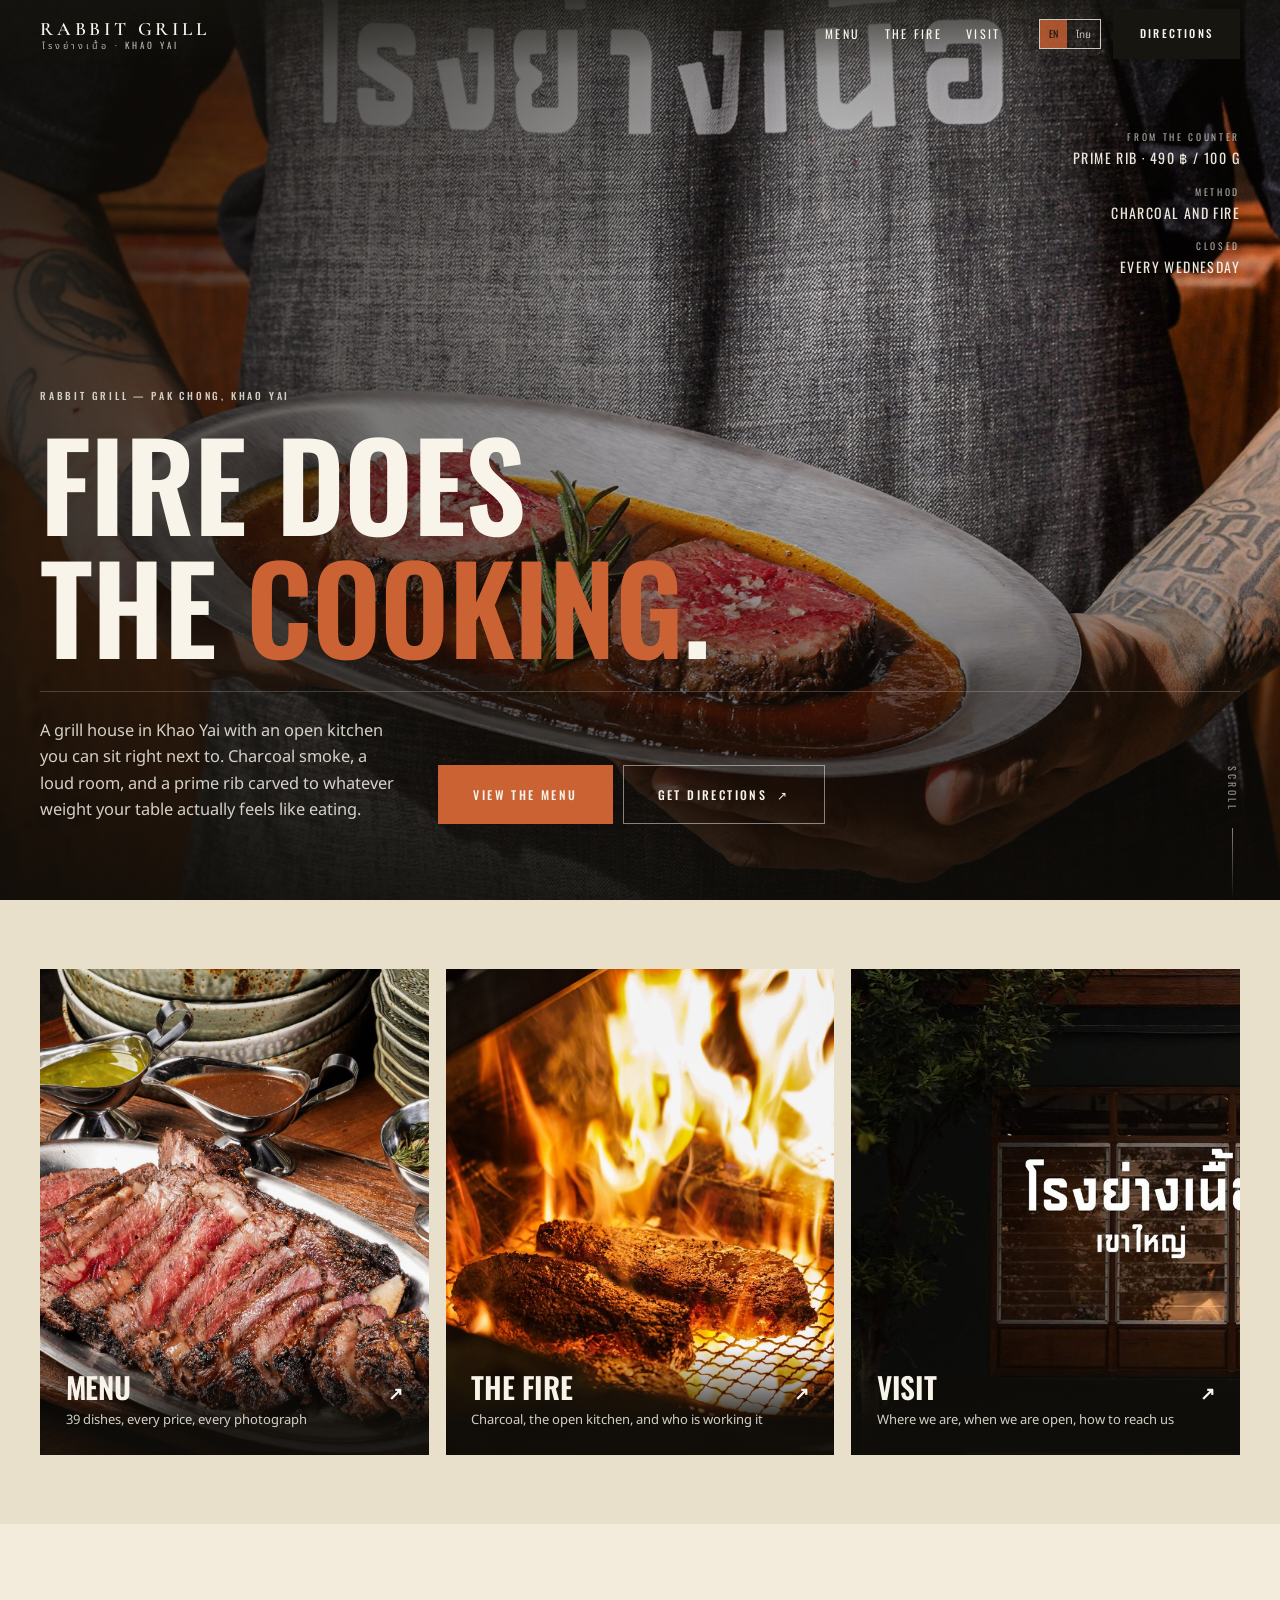
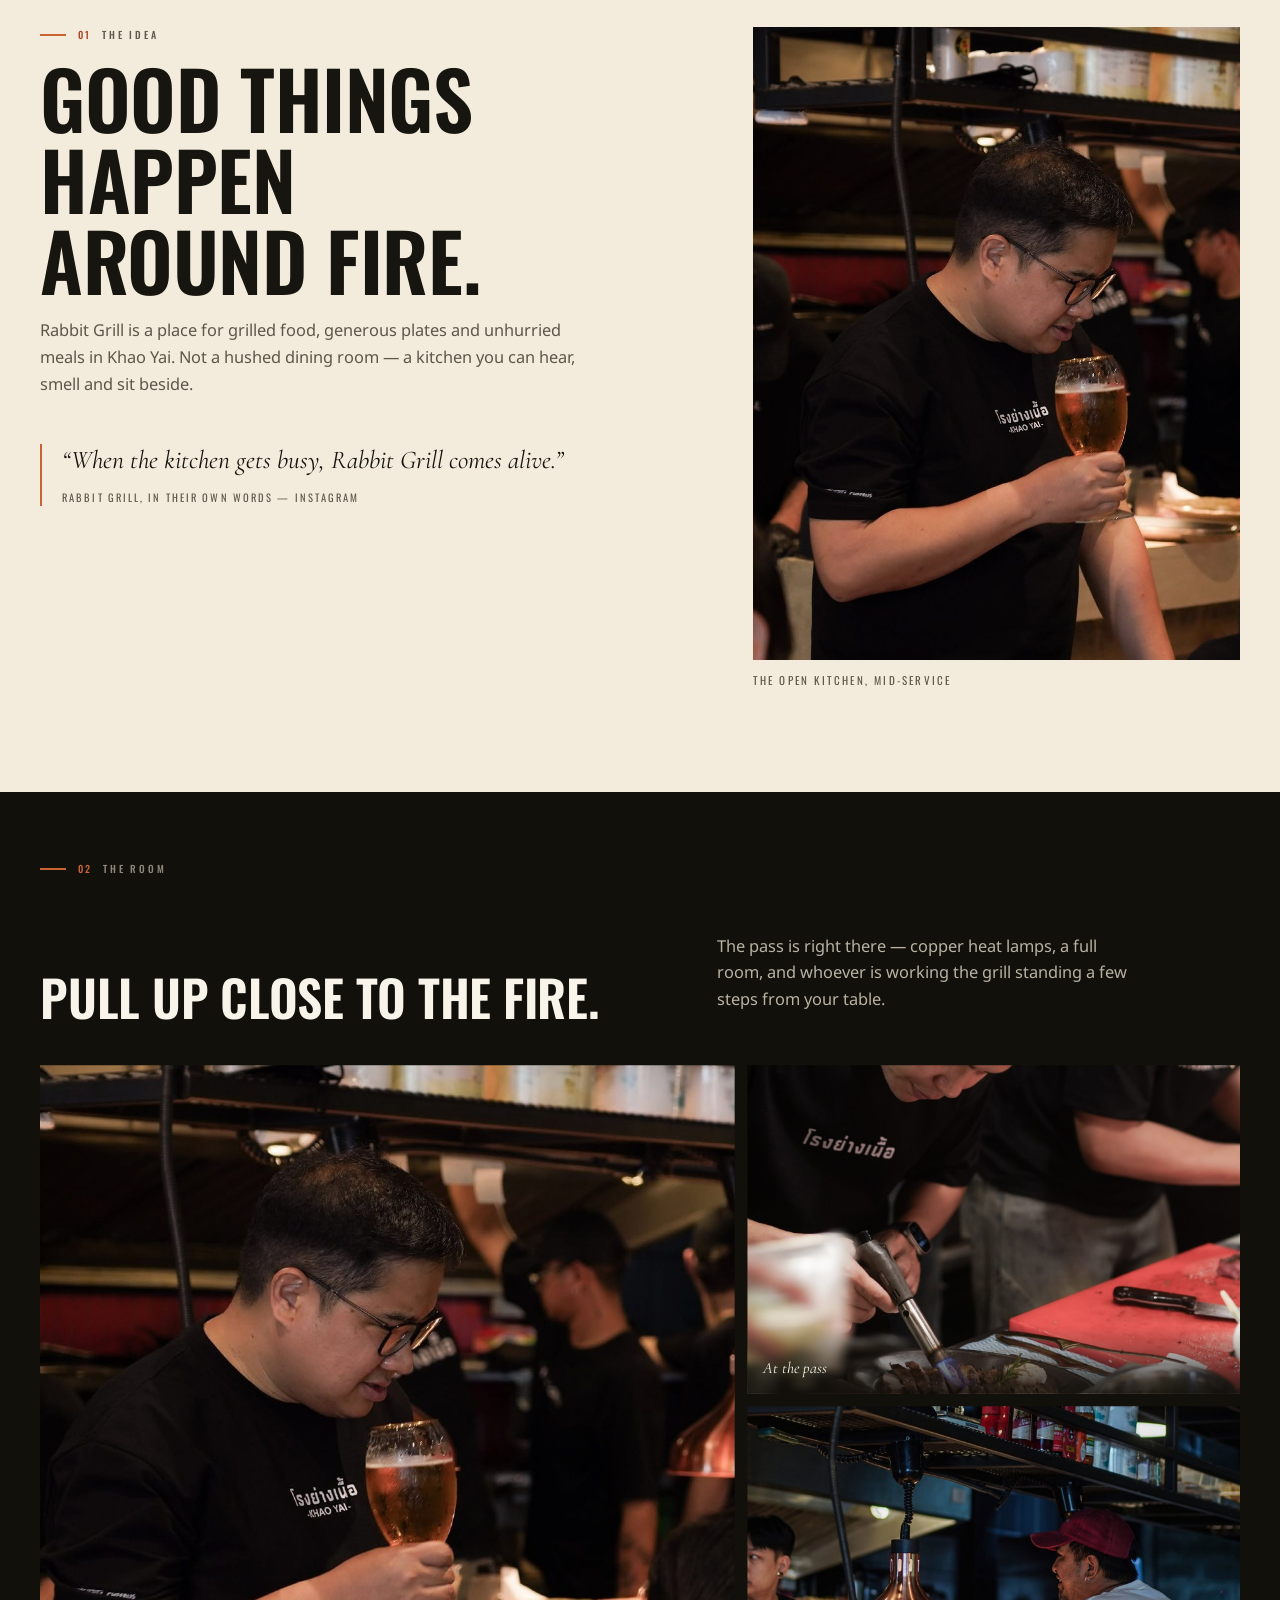
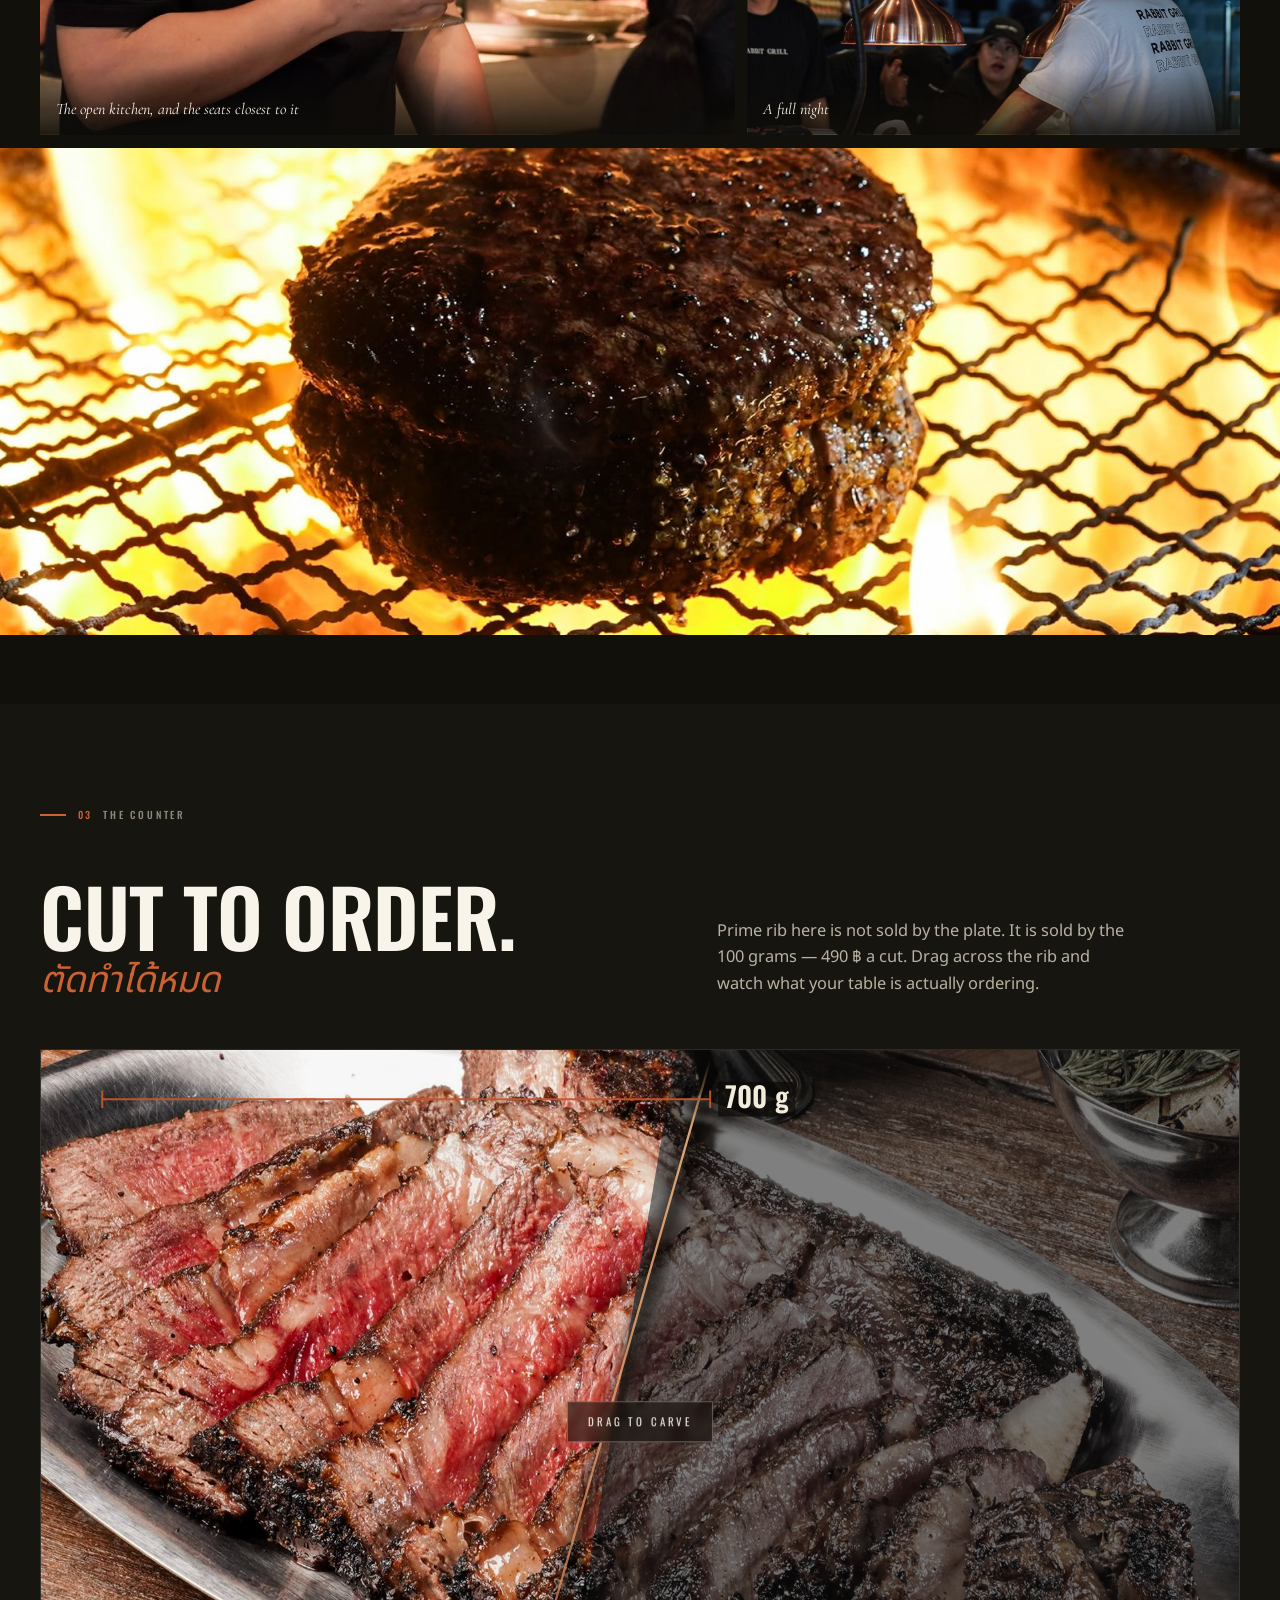
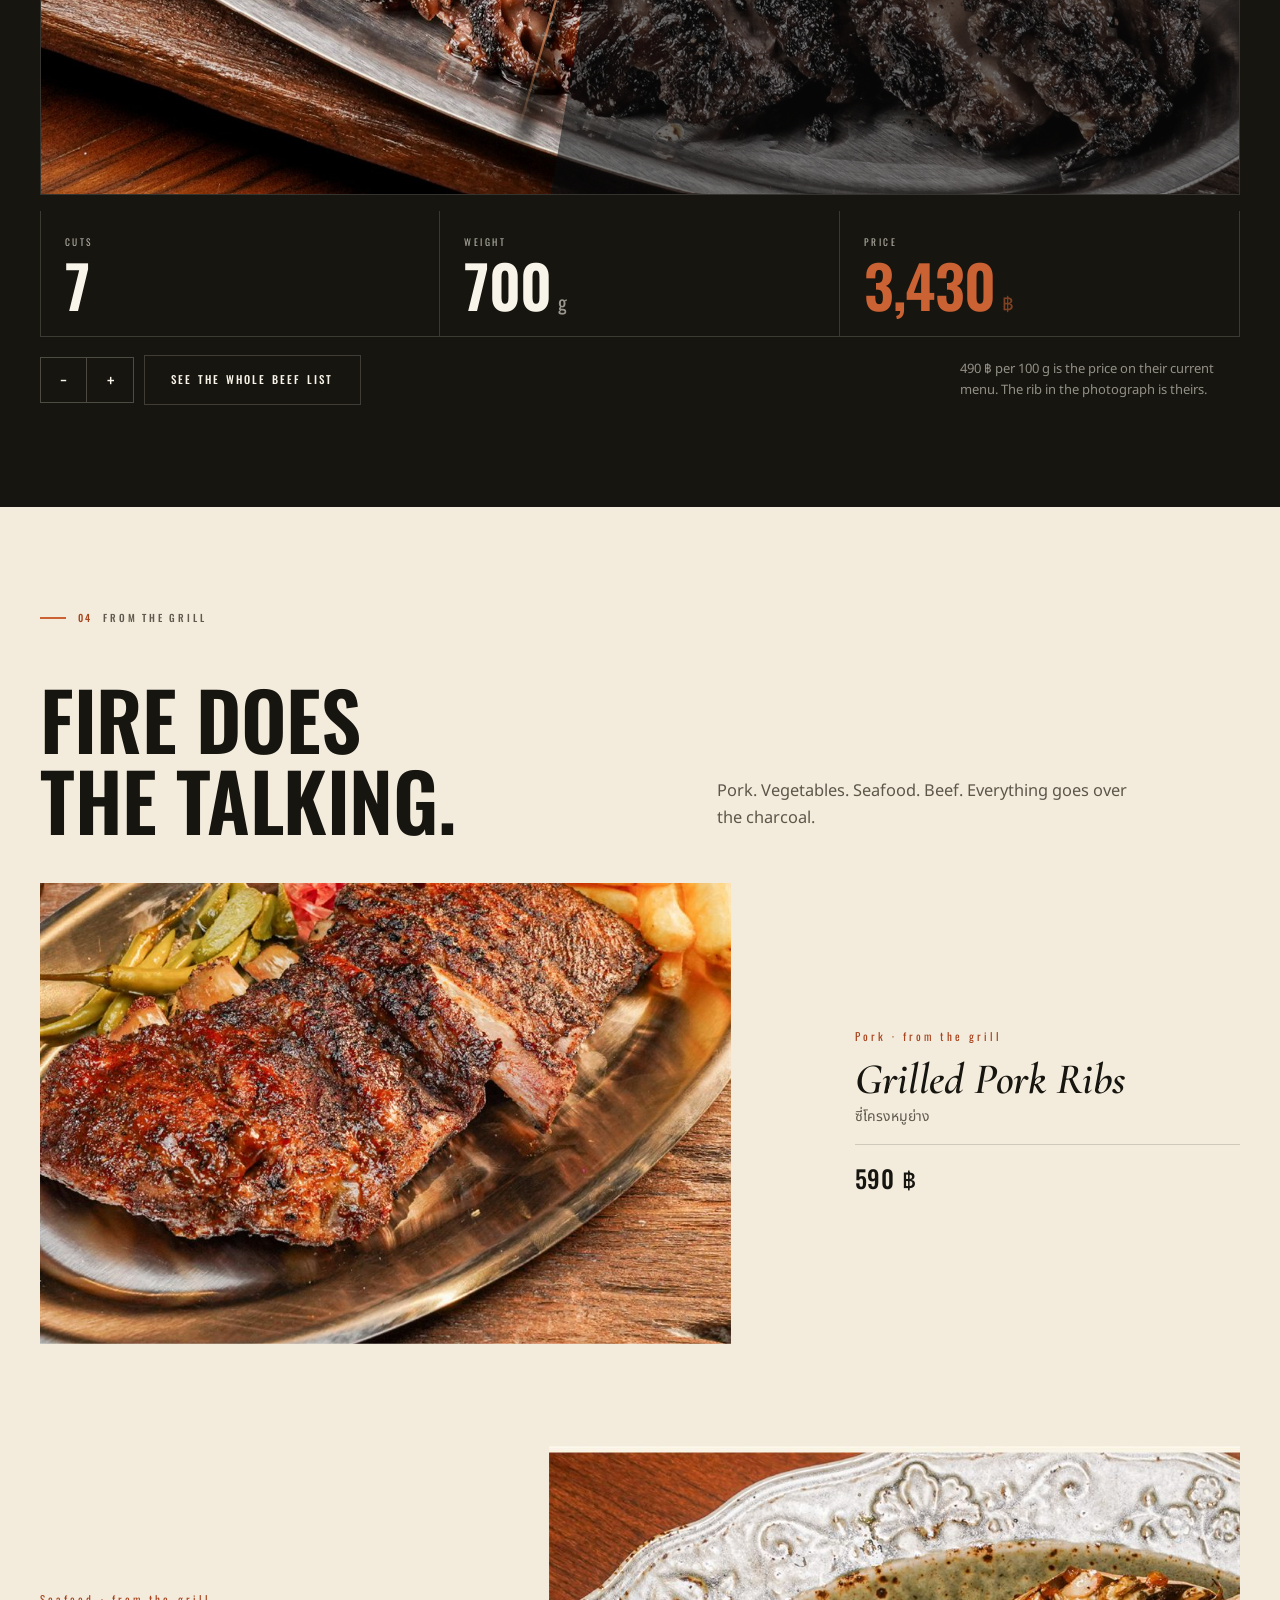
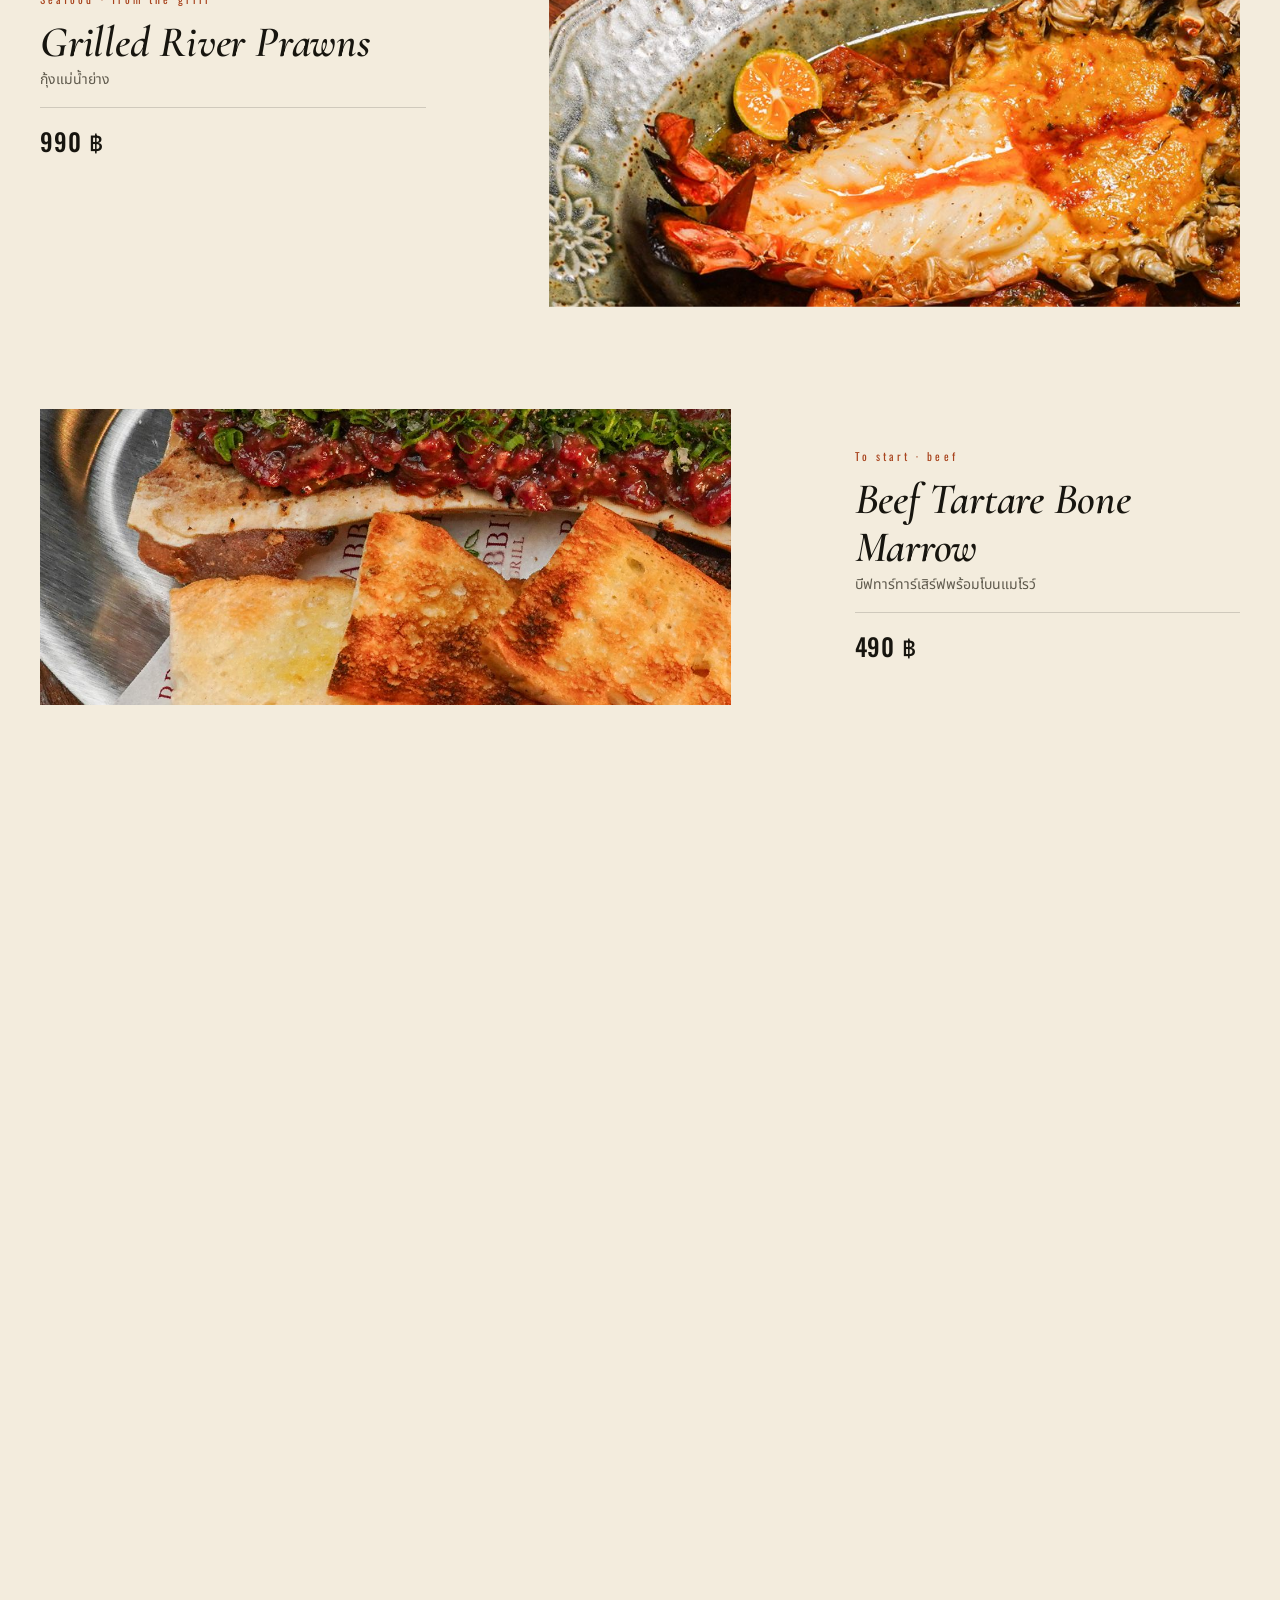
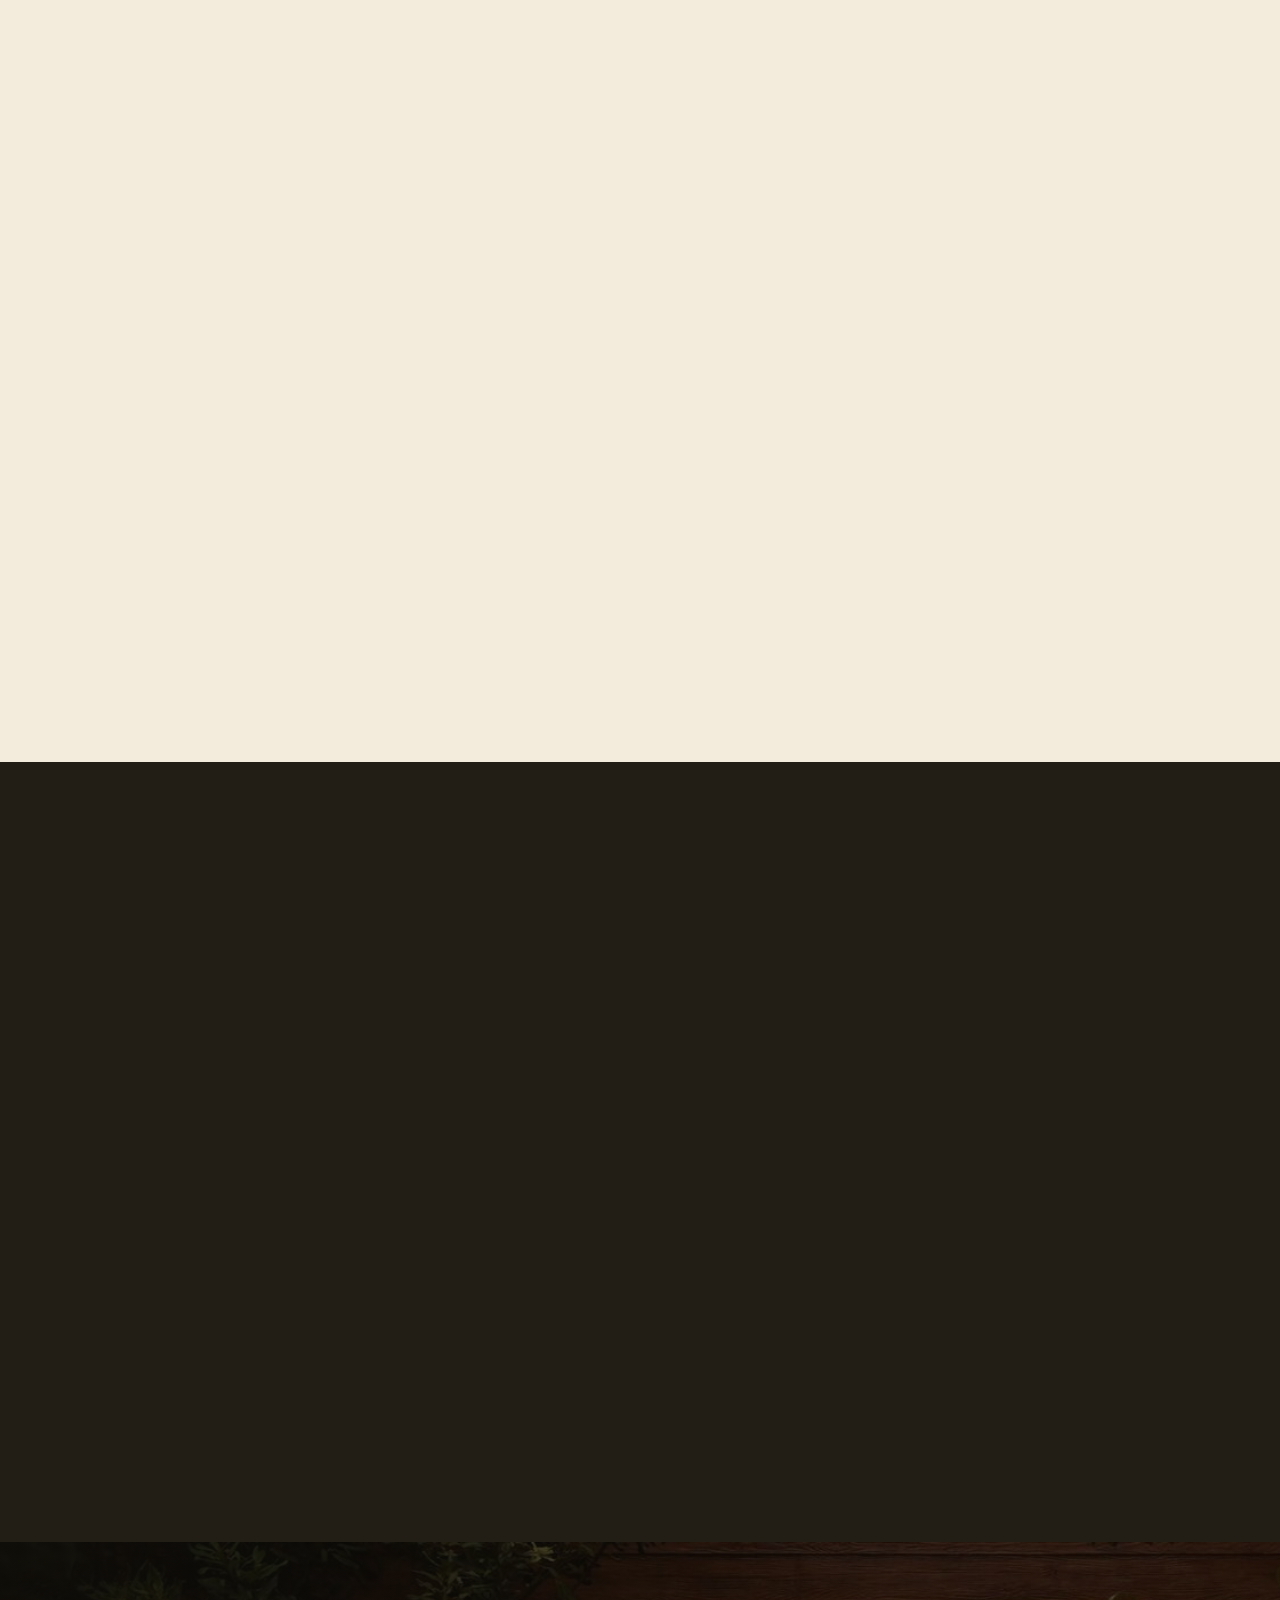
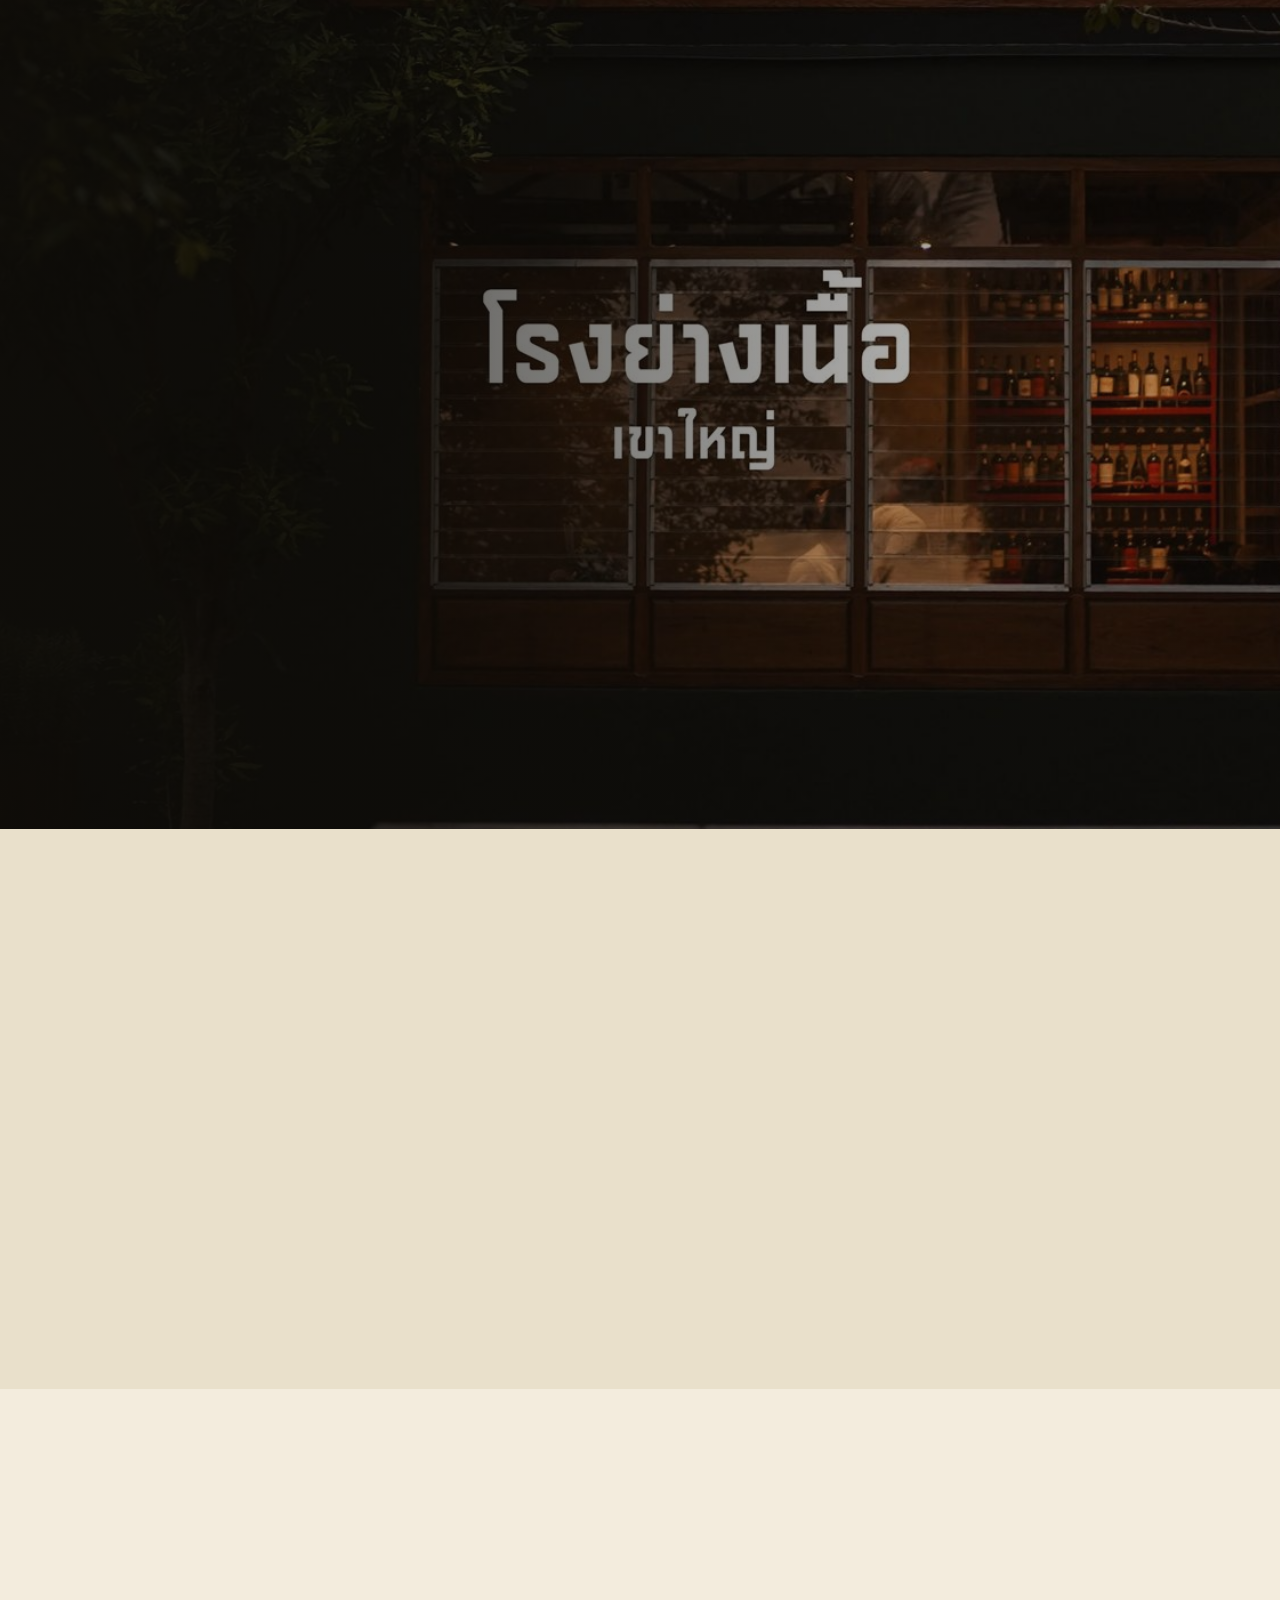
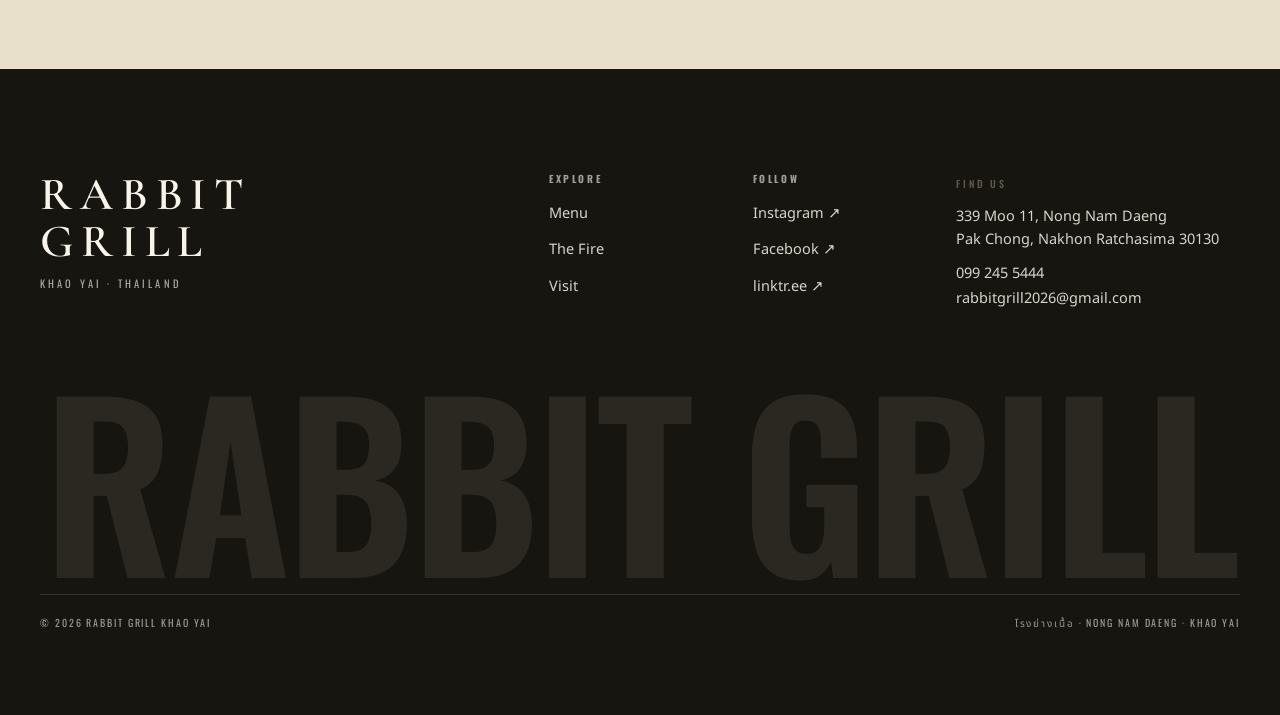
==== index.html @ f985264d "Rabbit Grill Khao Yai website Static bilingual site for the fire-grill restaurant in Nong Nam Daeng," ====
<!DOCTYPE html>
<html lang="en">
<head>
<meta charset="utf-8">
<meta name="viewport" content="width=device-width, initial-scale=1, viewport-fit=cover">
<title>Rabbit Grill Khao Yai — โรงย่างเนื้อ | Fire-grill house, Nong Nam Daeng</title>
<meta name="description" content="Rabbit Grill Khao Yai is a fire-grill house in Nong Nam Daeng, Pak Chong. Charcoal, an open kitchen you can sit next to, prime rib carved by the 100 g, grilled ribs and river prawns. Closed Wednesdays.">
<link rel="canonical" href="https://rabbitgrillkhaoyai.com/">

<meta property="og:type" content="restaurant.restaurant">
<meta property="og:site_name" content="Rabbit Grill Khao Yai">
<meta property="og:title" content="Rabbit Grill Khao Yai — โรงย่างเนื้อ">
<meta property="og:description" content="A fire-grill house in Khao Yai. Sit next to the charcoal. Prime rib carved by the 100 g.">
<meta property="og:image" content="https://rabbitgrillkhaoyai.com/img/hero-plate.jpg">
<meta property="og:locale" content="en_US">
<meta property="og:locale:alternate" content="th_TH">
<meta name="twitter:card" content="summary_large_image">
<meta name="theme-color" content="#17150F">

<link rel="icon" href="img/favicon.svg" type="image/svg+xml">
<link rel="apple-touch-icon" href="img/favicon.svg">

<link rel="preconnect" href="https://fonts.googleapis.com">
<link rel="preconnect" href="https://fonts.gstatic.com" crossorigin>
<link rel="preload" as="image" href="img/hero-plate.jpg" fetchpriority="high">
<link href="https://fonts.googleapis.com/css2?family=Cormorant+Garamond:ital,wght@0,600;1,400;1,600&family=Oswald:wght@400;500;600&family=Noto+Sans+Thai:wght@400;500;700&display=swap" rel="stylesheet">
<link rel="stylesheet" href="css/base.css">
<link rel="stylesheet" href="css/site.css">
</head>

<body class="has-bar">
<a class="skip" href="#main" data-th="ข้ามไปยังเนื้อหา">Skip to content</a>

<!-- ============ NAV ============ -->
<header class="nav">
  <div class="nav__in">
    <a class="nav__mark" href="index.html" aria-label="Rabbit Grill Khao Yai, home">
      <b>Rabbit Grill</b><i data-th="โรงย่างเนื้อ · เขาใหญ่">โรงย่างเนื้อ · Khao Yai</i>
    </a>
    <nav class="nav__links" aria-label="Main">
      <a href="menu.html" data-th="เมนู">Menu</a>
      <a href="fire.html" data-th="เตาไฟ">The Fire</a>
      <a href="visit.html" data-th="มาหาเรา">Visit</a>
    </nav>
    <div class="nav__right">
      <div class="lang" role="group" aria-label="Language">
        <button type="button" data-lang-btn="en" aria-pressed="true"><span>EN</span></button>
        <button type="button" data-lang-btn="th" aria-pressed="false"><span>ไทย</span></button>
      </div>
      <a class="btn nav__cta" href="visit.html#directions" data-th="เส้นทาง">Directions</a>
      <button class="burger" type="button" aria-expanded="false" aria-controls="sheet" aria-label="Open menu"><span></span></button>
    </div>
  </div>
</header>

<!-- ============ MOBILE SHEET ============ -->
<div class="sheet" id="sheet" aria-hidden="true">
  <div class="sheet__top"><button class="sheet__x" type="button" aria-label="Close menu">&times;</button></div>
  <nav class="sheet__nav" aria-label="Mobile">
    <a href="menu.html"><span data-th="เมนู">Menu</span><em>01</em></a>
    <a href="fire.html"><span data-th="เตาไฟ">The Fire</span><em>02</em></a>
    <a href="visit.html"><span data-th="มาหาเรา">Visit</span><em>03</em></a>
    <a href="visit.html#directions"><span data-th="เส้นทาง">Directions</span><em>↗</em></a>
  </nav>
  <div class="sheet__foot">
    <div class="sheet__soc">
      <a href="https://www.instagram.com/rabbitgrill.khaoyai/" target="_blank" rel="noopener">Instagram ↗</a>
      <a href="https://www.facebook.com/p/Rabbit-Grill-Khao-Yai-61572023661554/" target="_blank" rel="noopener">Facebook ↗</a>
    </div>
    <a class="tlink" href="tel:+66992455444">099 245 5444</a>
  </div>
</div>

<main id="main">

<!-- ============ HERO ============ -->
<section class="hero">
  <div class="hero__media">
    <img src="img/hero-plate.jpg" width="1800" height="1572" fetchpriority="high"
         alt="A Rabbit Grill cook in a โรงย่างเนื้อ apron carrying a steel platter of grilled beef in sauce.">
  </div>
  <div class="hero__bars" aria-hidden="true"><i></i><i></i><i></i><i></i><i></i><i></i><i></i><i></i></div>

  <div class="hero__meta">
    <dl>
      <div><dt data-th="จากเคาน์เตอร์">From the counter</dt><dd data-th="ไพร์มริบ · 490 ฿ / 100 กรัม">Prime Rib · 490 ฿ / 100 g</dd></div>
      <div><dt data-th="วิธีปรุง">Method</dt><dd data-th="ถ่านและไฟ">Charcoal and fire</dd></div>
      <div><dt data-th="ปิด">Closed</dt><dd data-th="ทุกวันพุธ">Every Wednesday</dd></div>
    </dl>
  </div>

  <div class="hero__in">
    <p class="tag hero__tag"><span data-th="โรงย่างเนื้อ · ปากช่อง เขาใหญ่">Rabbit Grill — Pak Chong, Khao Yai</span></p>
    <h1 class="dsp dsp--xl lines" data-th="<span><span>ให้<span class='fire'>ไฟ</span></span></span><span><span>เป็นคนปรุง</span></span>">
      <span><span>Fire does</span></span>
      <span><span>the <span class="fire">cooking</span>.</span></span>
    </h1>
    <div class="hero__row">
      <p class="lede hero__lede" data-th="โรงย่างเนื้อกลางเขาใหญ่ ครัวเปิดโล่ง นั่งชิดได้เลย กลิ่นถ่าน เสียงคุยเต็มร้าน ส่วนไพร์มริบ อยากกินเท่าไหร่ หั่นให้เท่านั้น">
        A grill house in Khao Yai with an open kitchen you can sit right next to. Charcoal smoke, a loud room, and a prime rib carved to whatever weight your table actually feels like eating.
      </p>
      <div class="hero__acts">
        <a class="btn btn--ember btn--lg" href="menu.html" data-th="ดูเมนู">View the menu</a>
        <a class="btn btn--ghost btn--lg" href="visit.html#directions"><span data-th="เส้นทางไปร้าน">Get directions</span> <span class="arw" aria-hidden="true">↗</span></a>
      </div>
    </div>
  </div>
  <p class="scrollcue" aria-hidden="true" data-th="เลื่อนลง">Scroll</p>
</section>

<!-- ============ WAYFINDING — three doors, before anything else ============ -->
<section class="band pad-s" style="--bg:var(--paper-2)">
  <div class="wrap">
    <div class="ways" data-stagger="80">
      <a class="way" href="menu.html" data-reveal data-cursor="Open">
        <div class="media"><img src="img/primerib-full.jpg" width="1000" height="1071" loading="lazy" alt="Sliced prime rib on a steel platter with jus."></div>
        <div class="way__body">
          <p class="way__t"><span data-th="เมนู">Menu</span> <span class="arw" aria-hidden="true">↗</span></p>
          <p class="way__d" data-th="39 จาน ราคาครบ รูปครบ">39 dishes, every price, every photograph</p>
        </div>
      </a>
      <a class="way" href="fire.html" data-reveal data-cursor="Open">
        <div class="media"><img src="img/fire-hearth.jpg" width="1400" height="1579" loading="lazy" alt="Beef on the grate over open flames."></div>
        <div class="way__body">
          <p class="way__t"><span data-th="เตาไฟ">The Fire</span> <span class="arw" aria-hidden="true">↗</span></p>
          <p class="way__d" data-th="ถ่าน ครัวเปิด คนที่ยืนอยู่หน้าเตา">Charcoal, the open kitchen, and who is working it</p>
        </div>
      </a>
      <a class="way" href="visit.html" data-reveal data-cursor="Open">
        <div class="media"><img src="img/venue-exterior.jpg" width="2000" height="777" loading="lazy" alt="Rabbit Grill at night, the sign lit in a warm window."></div>
        <div class="way__body">
          <p class="way__t"><span data-th="มาหาเรา">Visit</span> <span class="arw" aria-hidden="true">↗</span></p>
          <p class="way__d" data-th="เราอยู่ตรงไหน เปิดกี่โมง ติดต่อยังไง">Where we are, when we are open, how to reach us</p>
        </div>
      </a>
    </div>
  </div>
</section>

<!-- ============ 01 THE IDEA ============ -->
<section class="band pad idea">
  <div class="wrap">
    <div class="g12 idea__grid">
      <div class="idea__l" data-stagger="100">
        <header class="shead" data-reveal>
          <p class="shead__eyebrow"><span class="shead__no">01</span> <span data-th="แนวคิด">The idea</span></p>
          <h2 class="dsp dsp--l lines" data-th="<span><span>เรื่องดี ๆ</span></span><span><span>มักเริ่มต้น</span></span><span><span>รอบกองไฟ</span></span>">
            <span><span>Good things</span></span>
            <span><span>happen</span></span>
            <span><span>around fire.</span></span>
          </h2>
          <p class="shead__lede lede lede--wide" data-th="Rabbit Grill เป็นร้านอาหารย่างกลางเขาใหญ่ จานใหญ่ แบ่งกันกิน มื้อที่ไม่ต้องรีบ ที่นี่ไม่ใช่ห้องอาหารเงียบ ๆ แต่เป็นครัวที่ได้ยินเสียง ได้กลิ่น และนั่งอยู่ข้าง ๆ ได้">
            Rabbit Grill is a place for grilled food, generous plates and unhurried meals in Khao Yai. Not a hushed dining room — a kitchen you can hear, smell and sit beside.
          </p>
        </header>
        <blockquote class="idea__quote" data-reveal>
          <p class="serif-quote" style="font-size:clamp(19px,2vw,30px)" data-th="“พอครัวเริ่มยุ่ง Rabbit Grill ก็มีชีวิตขึ้นมา”">
            &ldquo;When the kitchen gets busy, Rabbit Grill comes alive.&rdquo;
          </p>
          <cite data-th="คำของร้านเอง · Instagram">Rabbit Grill, in their own words — Instagram</cite>
        </blockquote>
      </div>

      <figure class="idea__r" data-reveal="mask" style="margin:0">
        <div class="media media--live" style="aspect-ratio:4 / 5.2">
          <img src="img/venue-host.jpg" width="1000" height="1246" loading="lazy" alt="A host in a โรงย่างเนื้อ Khao Yai T-shirt carrying a glass of beer past the open kitchen.">
        </div>
        <figcaption data-th="ครัวเปิด ตอนกำลังยุ่ง">The open kitchen, mid-service</figcaption>
      </figure>
    </div>
  </div>
</section>

<!-- ============ 02 THE ROOM ============ -->
<section class="band pad-s on-fire" style="--bg:#12100B">
  <div class="wrap">
    <header class="shead shead--split" data-reveal>
      <p class="shead__eyebrow"><span class="shead__no">02</span> <span data-th="ห้องอาหาร">The room</span></p>
      <h2 class="dsp dsp--m" data-th="ขยับเข้ามาใกล้ไฟ">Pull up close to the fire.</h2>
      <p class="shead__lede lede" data-th="ครัวอยู่ตรงหน้า โคมทองแดงให้ความร้อน โต๊ะเต็มทั้งร้าน คนคุมเตายืนห่างจากโต๊ะคุณไม่กี่ก้าว">
        The pass is right there — copper heat lamps, a full room, and whoever is working the grill standing a few steps from your table.
      </p>
    </header>

    <div class="mosaic" data-stagger="90">
      <figure class="mosaic__a" data-reveal="mask">
        <div class="media media--live">
          <img src="img/venue-counter.jpg" width="1600" height="1062" loading="lazy" alt="Guests seated at the counter at Rabbit Grill with the open kitchen and copper heat lamps behind them.">
        </div>
        <figcaption data-th="ครัวเปิด กับโต๊ะที่นั่งชิดที่สุด">The open kitchen, and the seats closest to it</figcaption>
      </figure>
      <figure class="mosaic__b" data-reveal="mask">
        <div class="media media--live">
          <img src="img/venue-chef.jpg" width="1600" height="991" loading="lazy" alt="A cook in a โรงย่างเนื้อ shirt finishing a dish at the pass with a torch.">
        </div>
        <figcaption data-th="ที่หน้าเตา">At the pass</figcaption>
      </figure>
      <figure class="mosaic__c" data-reveal="mask">
        <div class="media media--live">
          <img src="img/venue-pass.jpg" width="1600" height="1094" loading="lazy" alt="Rabbit Grill staff working under copper heat lamps with guests around the counter.">
        </div>
        <figcaption data-th="คืนที่ร้านแน่น">A full night</figcaption>
      </figure>
    </div>

    <figure class="bleed" data-reveal="mask" style="margin-top:clamp(8px,1vw,16px)">
      <div class="media media--live">
        <img src="img/fire-steak.jpg" width="1600" height="1506" loading="lazy" alt="A thick steak searing on the grate with flames rising through the bars.">
      </div>
    </figure>
  </div>
</section>

<!-- ============ 03 THE CARVING BOARD — signature ============ -->
<section class="carve pad on-fire" id="carve">
  <div class="wrap">
    <header class="shead shead--split" data-reveal>
      <p class="shead__eyebrow"><span class="shead__no">03</span> <span data-th="เคาน์เตอร์">The counter</span></p>
      <h2 class="dsp dsp--l" data-th="หั่นตามสั่ง<span class='hand'>ตัดทำได้หมด</span>">
        Cut to order.
        <span class="hand">ตัดทำได้หมด</span>
      </h2>
      <p class="shead__lede lede" data-th="ไพร์มริบที่นี่ไม่ขายเป็นจาน แต่คิดราคาตามน้ำหนัก 100 กรัม 490 บาท ลากมีดไปบนชิ้นเนื้อ แล้วดูว่าโต๊ะคุณสั่งไปเท่าไหร่">
        Prime rib here is not sold by the plate. It is sold by the 100&nbsp;grams — 490&nbsp;฿ a cut. Drag across the rib and watch what your table is actually ordering.
      </p>
    </header>

    <div class="board" data-carve data-cursor="Carve" data-reveal="mask"
         aria-label="Prime rib carving board. Drag, or use arrow keys, to choose how much to order.">
      <canvas></canvas>
      <p class="board__hint" data-th="ลากเพื่อหั่น">Drag to carve</p>
    </div>

    <dl class="readout">
      <div>
        <dt data-th="จำนวนชิ้น">Cuts</dt>
        <dd class="num" data-out="cuts">7</dd>
      </div>
      <div>
        <dt data-th="น้ำหนัก">Weight</dt>
        <dd class="num" data-out="grams">700<small>g</small></dd>
      </div>
      <div class="is-price">
        <dt data-th="ราคา">Price</dt>
        <dd class="num" data-out="baht">3,430<small>฿</small></dd>
      </div>
    </dl>

    <div class="carve__controls">
      <div class="stepper" role="group" aria-label="Adjust the cut">
        <button type="button" data-carve-less aria-label="One cut less">&minus;</button>
        <button type="button" data-carve-more aria-label="One cut more">+</button>
      </div>
      <a class="btn btn--ghost" href="menu.html#beef" data-th="ดูเมนูเนื้อทั้งหมด">See the whole beef list</a>
      <p class="carve__note" data-th="ราคา 490 บาท / 100 กรัม มาจากเมนูจริงของร้าน ภาพคือไพร์มริบของร้านเอง">
        490&nbsp;฿ per 100&nbsp;g is the price on their current menu. The rib in the photograph is theirs.
      </p>
    </div>
  </div>
</section>

<!-- ============ 04 FROM THE GRILL ============ -->
<section class="band pad">
  <div class="wrap">
    <header class="shead shead--split" data-reveal>
      <p class="shead__eyebrow"><span class="shead__no">04</span> <span data-th="จากเตา">From the grill</span></p>
      <h2 class="dsp dsp--l lines" data-th="<span><span>ปล่อยให้ไฟ</span></span><span><span>เล่าเอง</span></span>">
        <span><span>Fire does</span></span>
        <span><span>the talking.</span></span>
      </h2>
      <p class="shead__lede lede" data-th="หมู ผัก ทะเล เนื้อ ทุกอย่างลงเตาเดียวกัน">
        Pork. Vegetables. Seafood. Beef. Everything goes over the charcoal.
      </p>
    </header>

    <article class="g12 dish">
      <a class="dish__media media media--live media--land" href="menu.html#grill" data-cursor="Menu" data-reveal="mask">
        <img src="img/pork-ribs.jpg" width="900" height="1073" loading="lazy" alt="Grilled pork ribs on a steel platter with fries and pickles.">
      </a>
      <div class="dish__body" data-reveal>
        <p class="dish__no" data-th="หมู · จากเตา">Pork · from the grill</p>
        <h3 class="dish__name">Grilled Pork Ribs</h3>
        <p class="dish__th">ซี่โครงหมูย่าง</p>
        <p class="dish__price"><span class="num">590</span> ฿</p>
      </div>
    </article>

    <article class="g12 dish dish--flip">
      <a class="dish__media media media--live media--land" href="menu.html#grill" data-cursor="Menu" data-reveal="mask">
        <img src="img/river-prawns.jpg" width="1200" height="985" loading="lazy" alt="Grilled river prawns split open in a glazed ceramic dish with chilli butter and calamansi.">
      </a>
      <div class="dish__body" data-reveal>
        <p class="dish__no" data-th="ทะเล · จากเตา">Seafood · from the grill</p>
        <h3 class="dish__name">Grilled River Prawns</h3>
        <p class="dish__th">กุ้งแม่น้ำย่าง</p>
        <p class="dish__price"><span class="num">990</span> ฿</p>
      </div>
    </article>

    <article class="g12 dish">
      <a class="dish__media media media--live media--cine" href="menu.html#appetizer" data-cursor="Menu" data-reveal="mask">
        <img src="img/bone-marrow.jpg" width="1200" height="853" loading="lazy" alt="Beef tartare served along a split roasted bone marrow with grilled flatbread.">
      </a>
      <div class="dish__body" data-reveal>
        <p class="dish__no" data-th="เรียกน้ำย่อย · เนื้อ">To start · beef</p>
        <h3 class="dish__name">Beef Tartare Bone Marrow</h3>
        <p class="dish__th">บีฟทาร์ทาร์เสิร์ฟพร้อมโบนแมโรว์</p>
        <p class="dish__price"><span class="num">490</span> ฿</p>
      </div>
    </article>

    <article class="g12 dish dish--flip">
      <a class="dish__media media media--live media--cine" href="menu.html#appetizer" data-cursor="Menu" data-reveal="mask">
        <img src="img/corn-rib.jpg" width="1200" height="926" loading="lazy" alt="Charred corn ribs with chilli, crema and lime on a steel dish.">
      </a>
      <div class="dish__body" data-reveal>
        <p class="dish__no" data-th="เรียกน้ำย่อย · ผัก">To start · vegetable</p>
        <h3 class="dish__name">Corn Rib</h3>
        <p class="dish__th">คอร์นริบ</p>
        <p class="dish__price"><span class="num">150</span> ฿</p>
      </div>
    </article>

    <div class="soc__grid soc__grid--six" data-stagger="70" style="margin-top:clamp(40px,5vw,76px)">
      <a href="menu.html#beef" data-cursor="Menu" data-reveal aria-label="Grilled tongue — see it on the menu">
        <div class="media media--live"><img src="img/grilled-tongue.jpg" width="1200" height="907" loading="lazy" alt="Sliced grilled beef tongue with pickled onion and wasabi."></div>
      </a>
      <a href="menu.html#beef" data-cursor="Menu" data-reveal aria-label="Grilled lamb rack — see it on the menu">
        <div class="media media--live"><img src="img/lamb-rack.jpg" width="900" height="947" loading="lazy" alt="Grilled lamb rack with herb crust on a green glazed plate."></div>
      </a>
      <a href="menu.html#grill" data-cursor="Menu" data-reveal aria-label="Grilled squid — see it on the menu">
        <div class="media media--live"><img src="img/grilled-squid.jpg" width="1200" height="854" loading="lazy" alt="Scored grilled squid with cauliflower and chilli."></div>
      </a>
      <a href="menu.html#salad" data-cursor="Menu" data-reveal aria-label="Grilled caesar salad — see it on the menu">
        <div class="media media--live"><img src="img/caesar.jpg" width="1200" height="954" loading="lazy" alt="Grilled caesar salad with charred lettuce and shaved cheese."></div>
      </a>
      <a href="menu.html#rice" data-cursor="Menu" data-reveal aria-label="Basil beef rice — see it on the menu">
        <div class="media media--live"><img src="img/basil-beef-rice.jpg" width="900" height="772" loading="lazy" alt="Rice with stir-fried basil and grilled beef in a stoneware bowl."></div>
      </a>
      <a href="menu.html#seasonal" data-cursor="Menu" data-reveal aria-label="Grilled corn and avocado salad — see it on the menu">
        <div class="media media--live"><img src="img/corn-avocado-salad.jpg" width="900" height="1036" loading="lazy" alt="Grilled corn and avocado salad with tomatoes and feta."></div>
      </a>
    </div>

    <p style="margin-top:clamp(34px,4vw,60px)" data-reveal>
      <a class="btn" href="menu.html"><span data-th="ดูเมนูทั้งหมด">The whole menu</span> <span class="arw" aria-hidden="true">↗</span></a>
    </p>
  </div>
</section>

<!-- ============ 05 THE HOUSE ============ -->
<section class="band pad on-fire proc">
  <div class="wrap">
    <div class="g12" style="align-items:center">
      <div style="grid-column:1 / span 5" data-stagger="100">
        <header class="shead" data-reveal>
          <p class="shead__eyebrow"><span class="shead__no">05</span> <span data-th="ในครัว">The house</span></p>
          <h2 class="dsp dsp--l lines" data-th="<span><span>เนื้อ</span></span><span><span>ไฟ</span></span><span><span>เวลา</span></span>">
            <span><span>Meat.</span></span>
            <span><span>Heat.</span></span>
            <span><span>Time.</span></span>
          </h2>
          <p class="shead__lede lede" data-th="ร้านแนะนำตัวเองว่าเป็น “โรงย่างเนื้อที่คัดเฉพาะเนื้อคุณภาพดี ย่างด้วยไฟอย่างพิถีพิถัน” และบอกว่าคนคุมเตาคือเชฟผู้เชี่ยวชาญด้านเนื้อ">
            The restaurant describes itself as a grill house that selects only good meat and cooks it carefully over fire — run, in their words, by a chef who specialises in beef.
          </p>
        </header>
        <blockquote data-reveal style="border-left:2px solid var(--ember);padding-left:20px">
          <p class="serif-quote" style="font-size:clamp(18px,1.8vw,26px);color:var(--bone)" data-th="“โดยเชฟผู้เชี่ยวชาญด้านเนื้อ เชฟบัส Top Chef Thailand”">
            &ldquo;By a beef specialist — Chef Bas, Top&nbsp;Chef&nbsp;Thailand&rdquo;
          </p>
          <cite class="tag" style="display:block;margin-top:12px;font-style:normal" data-th="ประกาศของร้านเอง · Facebook · 23 เมษายน">Rabbit Grill&rsquo;s own announcement, Facebook, 23 April</cite>
        </blockquote>
        <p style="margin-top:26px" data-reveal>
          <a class="btn btn--ghost" href="fire.html"><span data-th="อ่านเรื่องเตาไฟ">More about the fire</span> <span class="arw" aria-hidden="true">↗</span></a>
        </p>
      </div>

      <div style="grid-column:7 / span 6" data-reveal="mask">
        <div class="duo">
          <figure>
            <div class="media media--live"><img src="img/prep-raw.jpg" width="1600" height="1053" loading="lazy" alt="Trays of raw marinated beef and lamb on the stainless prep counter."></div>
            <figcaption data-th="“ทุกจานที่ดีเริ่มจากการดูแลตั้งแต่ยังดิบ”">&ldquo;Every great dish begins with raw care&rdquo;</figcaption>
          </figure>
          <figure>
            <div class="media media--live"><img src="img/apron-portrait.jpg" width="1000" height="1071" loading="lazy" alt="A cook in the โรงย่างเนื้อ apron holding out a platter of sliced beef."></div>
            <figcaption data-th="“ทุกรายละเอียดเริ่มจากสองมือ”">&ldquo;Every detail begins with a pair of hands&rdquo;</figcaption>
          </figure>
        </div>
      </div>
    </div>
  </div>
</section>

<!-- ============ 06 KHAO YAI ============ -->
<section class="band pad place on-fire">
  <div class="place__media">
    <img src="img/venue-exterior.jpg" width="2000" height="777" loading="lazy" alt="Rabbit Grill at night: a dark green building with the โรงย่างเนื้อ เขาใหญ่ sign lit in a warm window.">
  </div>
  <div class="wrap place__in">
    <div class="g12" style="align-items:end">
      <div style="grid-column:1 / span 7" data-stagger="100">
        <header class="shead" data-reveal style="margin-bottom:0">
          <p class="shead__eyebrow"><span class="shead__no">06</span> <span data-th="หนองน้ำแดง">Nong Nam Daeng</span></p>
          <h2 class="dsp dsp--xl lines" data-th="<span><span>ออกจากกรุงเทพฯ</span></span><span><span>มุ่งหน้าเขาใหญ่</span></span>">
            <span><span>Out of Bangkok.</span></span>
            <span><span>Into Khao Yai.</span></span>
          </h2>
          <p class="shead__lede lede" data-th="สนุกตั้งแต่ทางมาแล้ว เราอยู่ที่ 339 หมู่ 11 ตำบลหนองน้ำแดง อำเภอปากช่อง พื้นที่เดียวกับ Rosebay Homecooking Cafe">
            Part of the pleasure is getting here. We are at 339 Moo&nbsp;11, Nong Nam Daeng, Pak Chong — on the same grounds as Rosebay Homecooking Cafe.
          </p>
        </header>
      </div>
      <div style="grid-column:9 / span 4" data-reveal>
        <a class="btn btn--ember btn--lg" href="https://maps.google.com/?cid=8515251904881320690" target="_blank" rel="noopener"><span data-th="กดนำทางเลย">Take me there</span> <span class="arw" aria-hidden="true">↗</span></a>
        <p class="tag" style="margin-top:18px;display:block;line-height:1.9" data-th="โทร 099 245 5444 · 11:00–21:00 น. · ปิดทุกวันพุธ">
          Call 099 245 5444 · 11:00&ndash;21:00 · Closed Wednesdays
        </p>
      </div>
    </div>

    <svg class="heatline" viewBox="0 0 1200 26" preserveAspectRatio="none" aria-hidden="true" style="margin-top:clamp(38px,5vw,72px)">
      <path class="hl-live" data-draw d="M0 9 C 120 6, 160 18, 240 15 C 320 12, 340 3, 420 6 C 500 9, 520 19, 600 13"></path>
      <line data-draw x1="630" y1="13" x2="750" y2="13"></line>
      <line data-draw x1="780" y1="13" x2="900" y2="13"></line>
      <line data-draw x1="930" y1="13" x2="1050" y2="13"></line>
      <line data-draw x1="1080" y1="13" x2="1200" y2="13"></line>
    </svg>
  </div>
</section>

<!-- ============ 07 COMING WITH A DOG ============
     Deliberately policy-free. Nothing Rabbit Grill has published states a pet
     policy, so this module asks rather than claims. See data/site.json -> pets. -->
<section class="band pad-s pets" style="--bg:var(--paper-2)">
  <div class="wrap">
    <div class="g12 pets__grid">
      <div class="pets__body" data-stagger="90">
        <header class="shead" data-reveal>
          <p class="shead__eyebrow"><span class="shead__no">07</span> <span data-th="มากับสัตว์เลี้ยง">Coming with a pet</span></p>
          <h2 class="dsp dsp--m lines" data-th="<span><span>พาน้องหมา</span></span><span><span>มาด้วยไหม</span></span>">
            <span><span>Driving up</span></span>
            <span><span>with a dog?</span></span>
          </h2>
          <p class="shead__lede lede" data-th="โทรมาก่อนออกเดินทาง เดี๋ยวเราบอกได้ว่าวันนั้นดูแลกันได้แค่ไหน">
            Ring us before you set out and we will tell you what we can do for you on the day.
          </p>
        </header>
        <div class="pets__ask" data-reveal>
          <p data-th="เรายังไม่ได้ประกาศกฎเรื่องสัตว์เลี้ยงแบบตายตัว ถามมาตรง ๆ ดีกว่าเดา โทรมาถามจะเร็วที่สุด">
            We have not published a fixed pet policy, so it is better to ask us than to guess. The phone is fastest.
          </p>
          <div class="pets__acts">
            <a class="btn" href="tel:+66992455444">099 245 5444</a>
            <a class="btn btn--ghost" href="https://www.instagram.com/rabbitgrill.khaoyai/" target="_blank" rel="noopener"><span data-th="ทักมาทาง Instagram">Message on Instagram</span> <span class="arw" aria-hidden="true">↗</span></a>
          </div>
        </div>
      </div>
      <figure class="pets__media" style="margin:0" data-reveal="mask">
        <div class="media media--land media--live">
          <img src="img/venue-sign.jpg" width="1200" height="800" loading="lazy" alt="The lit โรงย่างเนื้อ เขาใหญ่ window sign on the dark green frontage at night.">
        </div>
        <figcaption data-th="ทุกเพศทุกวัย · คำของร้านเอง">&ldquo;ทุกเพศทุกวัย&rdquo; — everyone, all ages. Their words.</figcaption>
      </figure>
    </div>
  </div>
</section>

<!-- ============ 08 SOCIAL ============ -->
<section class="band pad-s">
  <div class="wrap">
    <header class="shead shead--split" data-reveal>
      <p class="shead__eyebrow"><span class="shead__no">08</span> <span data-th="มีอะไรอยู่บนเตา">What is on the grill</span></p>
      <h2 class="dsp dsp--m" data-th="อัปเดตล่าสุดจากเขาใหญ่">The latest from Khao Yai.</h2>
      <p class="shead__lede">
        <a class="btn btn--ghost" href="https://www.instagram.com/rabbitgrill.khaoyai/" target="_blank" rel="noopener">@rabbitgrill.khaoyai <span class="arw" aria-hidden="true">↗</span></a>
      </p>
    </header>
    <div class="soc__grid soc__grid--six" data-stagger="70">
      <a href="https://www.instagram.com/rabbitgrill.khaoyai/" target="_blank" rel="noopener" data-cursor="Open" data-reveal aria-label="The grill in use — see it on Instagram">
        <div class="media media--live"><img src="img/fire-hearth.jpg" width="1400" height="1579" loading="lazy" alt="Beef on the grate over open flames."></div>
      </a>
      <a href="https://www.instagram.com/rabbitgrill.khaoyai/" target="_blank" rel="noopener" data-cursor="Open" data-reveal aria-label="The pass on a busy night — see it on Instagram">
        <div class="media media--live"><img src="img/venue-pass.jpg" width="1600" height="1094" loading="lazy" alt="Staff working the pass under copper heat lamps."></div>
      </a>
      <a href="https://www.instagram.com/rabbitgrill.khaoyai/" target="_blank" rel="noopener" data-cursor="Open" data-reveal aria-label="Australian striploin — see it on Instagram">
        <div class="media media--live"><img src="img/striploin.jpg" width="1200" height="686" loading="lazy" alt="Sliced Australian striploin with rosemary and roast garlic."></div>
      </a>
      <a href="https://www.facebook.com/p/Rabbit-Grill-Khao-Yai-61572023661554/" target="_blank" rel="noopener" data-cursor="Open" data-reveal aria-label="Ribs off the charcoal — see it on Facebook">
        <div class="media media--live"><img src="img/plate-ribs.jpg" width="1400" height="1139" loading="lazy" alt="A rack of glazed grilled ribs with fries and pickles."></div>
      </a>
      <a href="https://www.facebook.com/p/Rabbit-Grill-Khao-Yai-61572023661554/" target="_blank" rel="noopener" data-cursor="Open" data-reveal aria-label="Grilled baby chicken — see it on Facebook">
        <div class="media media--live"><img src="img/baby-chicken.jpg" width="1200" height="653" loading="lazy" alt="Spiced grilled baby chicken with rosemary and charred lemon."></div>
      </a>
      <a href="https://www.instagram.com/rabbitgrill.khaoyai/" target="_blank" rel="noopener" data-cursor="Open" data-reveal aria-label="The room after dark — see it on Instagram">
        <div class="media media--live"><img src="img/venue-exterior.jpg" width="2000" height="777" loading="lazy" alt="The dark green frontage of Rabbit Grill lit at night."></div>
      </a>
    </div>
  </div>
</section>

<!-- ============ VISIT STRIP ============ -->
<section class="band pad-s" style="--bg:var(--paper-2)" id="visit">
  <div class="wrap">
    <div class="g12 visit__grid">
      <div class="visit__col" data-reveal>
        <h3 data-th="ที่อยู่">Address</h3>
        <p data-th="339 หมู่ 11 ตำบลหนองน้ำแดง<br>อำเภอปากช่อง จังหวัดนครราชสีมา">339 Moo 11, Nong Nam Daeng<br>Pak Chong, Nakhon Ratchasima</p>
        <p class="visit__flag" data-th="อยู่ในพื้นที่เดียวกับ Rosebay Homecooking Cafe">On the same grounds as Rosebay Homecooking Cafe</p>
      </div>
      <div class="visit__col" data-reveal>
        <h3 data-th="โทรศัพท์">Phone</h3>
        <a class="big tlink" href="tel:+66992455444">099 245 5444</a>
        <p class="visit__flag" data-th="จองโต๊ะและสอบถามทางโทรศัพท์ หรือทักมาทางโซเชียล">For questions and tables, call or message us on social</p>
      </div>
      <div class="visit__col" data-reveal>
        <h3 data-th="เวลาเปิด">Hours</h3>
        <p data-th="11:00 – 21:00 น. · ปิดทุกวันพุธ">11:00 &ndash; 21:00 · Closed Wednesdays</p>
        <p class="visit__flag" data-th="ปิดวันพุธเป็นประกาศของร้านเอง เวลามาจากหน้า Google กับ Wongnai">Wednesday closing is the restaurant&rsquo;s own notice. The times come from their Google and Wongnai listings.</p>
      </div>
      <div class="visit__col" data-reveal>
        <h3 data-th="คะแนนรีวิว">Rated</h3>
        <p class="score"><b class="num">4.5</b><span class="score__stars" aria-hidden="true">★★★★★</span><i data-th="จาก 58 รีวิวบน Google">from 58 Google reviews</i></p>
        <p class="visit__flag"><a class="tlink" href="https://maps.google.com/?cid=8515251904881320690" target="_blank" rel="noopener"><span data-th="ดูรีวิวบน Google">See the reviews on Google</span> ↗</a></p>
      </div>
      <div class="visit__col" style="grid-column:1 / -1" data-reveal>
        <a class="btn btn--ember btn--lg" href="https://maps.google.com/?cid=8515251904881320690" target="_blank" rel="noopener"><span data-th="เปิดใน Google Maps">Open in Google Maps</span> <span class="arw" aria-hidden="true">↗</span></a>
      </div>
    </div>
  </div>
</section>


</main>

<!-- ============ FOOTER ============ -->
<footer class="foot">
  <div class="wrap">
    <div class="g12 foot__grid">
      <div class="foot__brand">
        <span class="mark">Rabbit<br>Grill</span>
        <i data-th="เขาใหญ่ · ประเทศไทย">Khao Yai · Thailand</i>
      </div>
      <nav class="foot__col" aria-label="Footer">
        <h4 data-th="ดูเพิ่มเติม">Explore</h4>
        <ul>
          <li><a class="tlink" href="menu.html" data-th="เมนู">Menu</a></li>
          <li><a class="tlink" href="fire.html" data-th="เตาไฟ">The Fire</a></li>
          <li><a class="tlink" href="visit.html" data-th="มาหาเรา">Visit</a></li>
        </ul>
      </nav>
      <div class="foot__col">
        <h4 data-th="ติดตาม">Follow</h4>
        <ul>
          <li><a class="tlink" href="https://www.instagram.com/rabbitgrill.khaoyai/" target="_blank" rel="noopener">Instagram ↗</a></li>
          <li><a class="tlink" href="https://www.facebook.com/p/Rabbit-Grill-Khao-Yai-61572023661554/" target="_blank" rel="noopener">Facebook ↗</a></li>
          <li><a class="tlink" href="https://linktr.ee/rabbitgrill" target="_blank" rel="noopener">linktr.ee ↗</a></li>
        </ul>
      </div>
      <div class="foot__addr">
        <h4 class="tag" style="margin-bottom:14px" data-th="มาหาเรา">Find us</h4>
        <p data-th="339 หมู่ 11 ตำบลหนองน้ำแดง<br>อำเภอปากช่อง จังหวัดนครราชสีมา 30130">339 Moo 11, Nong Nam Daeng<br>Pak Chong, Nakhon Ratchasima 30130</p>
        <p style="margin-top:10px">
          <a class="tlink" href="tel:+66992455444">099 245 5444</a><br>
          <a class="tlink" href="mailto:rabbitgrill2026@gmail.com">rabbitgrill2026@gmail.com</a>
        </p>
      </div>
    </div>

    <p class="foot__wordmark" aria-hidden="true">Rabbit Grill</p>

    <div class="foot__base">
      <span>&copy; <span data-year>2026</span> Rabbit Grill Khao Yai</span>
      <span data-th="โรงย่างเนื้อ · หนองน้ำแดง · เขาใหญ่">โรงย่างเนื้อ · Nong Nam Daeng · Khao Yai</span>
    </div>
  </div>
</footer>

<!-- ============ MOBILE ACTION BAR ============ -->
<nav class="bar" aria-label="Quick actions">
  <a href="menu.html">
    <svg viewBox="0 0 24 24" fill="none" stroke="currentColor" stroke-width="1.5" aria-hidden="true"><path d="M4 4h16v16H4z"/><path d="M8 9h8M8 13h5"/></svg>
    <span data-th="เมนู">Menu</span>
  </a>
  <a href="https://maps.google.com/?cid=8515251904881320690" target="_blank" rel="noopener" data-primary>
    <svg viewBox="0 0 24 24" fill="none" stroke="currentColor" stroke-width="1.5" aria-hidden="true"><path d="M12 21s7-6.2 7-11a7 7 0 1 0-14 0c0 4.8 7 11 7 11z"/><circle cx="12" cy="10" r="2.5"/></svg>
    <span data-th="เส้นทาง">Directions</span>
  </a>
  <a href="tel:+66992455444">
    <svg viewBox="0 0 24 24" fill="none" stroke="currentColor" stroke-width="1.5" aria-hidden="true"><path d="M5 4h4l2 5-2.5 1.5a11 11 0 0 0 5 5L15 13l5 2v4a1 1 0 0 1-1 1A16 16 0 0 1 4 5a1 1 0 0 1 1-1z"/></svg>
    <span data-th="โทร">Call</span>
  </a>
</nav>

<script type="application/ld+json">
{
  "@context": "https://schema.org",
  "@type": "Restaurant",
  "name": "Rabbit Grill Khao Yai",
  "alternateName": "โรงย่างเนื้อ เขาใหญ่",
  "description": "A fire-grill house in Nong Nam Daeng, Pak Chong, Khao Yai, with an open kitchen. Prime rib carved by the 100 g, grilled pork ribs, river prawns and Australian striploin.",
  "servesCuisine": ["Grill", "Steak", "Seafood", "Thai"],
  "priceRange": "$$",
  "image": "https://rabbitgrillkhaoyai.com/img/hero-plate.jpg",
  "telephone": "+66992455444",
  "email": "rabbitgrill2026@gmail.com",
  "hasMenu": "https://rabbitgrillkhaoyai.com/menu.html",
  "address": {
    "@type": "PostalAddress",
    "streetAddress": "339 Moo 11, Nong Nam Daeng",
    "addressLocality": "Pak Chong",
    "addressRegion": "Nakhon Ratchasima",
    "postalCode": "30130",
    "addressCountry": "TH"
  },
  "geo": {
    "@type": "GeoCoordinates",
    "latitude": 14.6303212,
    "longitude": 101.4045925
  },
  "hasMap": "https://maps.google.com/?cid=8515251904881320690",
  "openingHoursSpecification": [
    {
      "@type": "OpeningHoursSpecification",
      "dayOfWeek": ["Monday","Tuesday","Thursday","Friday","Saturday","Sunday"],
      "opens": "11:00",
      "closes": "21:00"
    }
  ],
  "sameAs": [
    "https://www.instagram.com/rabbitgrill.khaoyai/",
    "https://www.facebook.com/p/Rabbit-Grill-Khao-Yai-61572023661554/"
  ]
}
</script>
<!-- The Wednesday closure is confirmed by the restaurant's own notice, but the
     OPENING time is still unpublished, so no openingHours is emitted — a
     schema entry needs both ends. See data/site.json -> hours. -->

<script src="js/shot.js"></script>
<script src="js/carve.js" defer></script>
<script src="js/app.js" defer></script>
</body>
</html>
---- css/base.css ----
/* ============================================================
   RABBIT GRILL KHAO YAI — foundation
   Palette + type are read off the restaurant own printed menu:
   cream paper, forest-green wordmark, oxblood variant, taupe
   category chips, and full-bleed dark food photography.
   The whole site is built the way that menu is built —
   cream bands interrupted by fire.
   ============================================================ */

/* ---------- tokens ---------- */
:root {
  /* paper side */
  --paper:      #F3ECDD;
  --paper-2:    #E9E0CB;
  --bone:       #F8F4EA;

  /* fire side */
  --ink:        #17150F;
  --ink-2:      #221E16;
  --ink-3:      #2E2921;

  /* brand */
  --forest:     #1E4230;
  --forest-2:   #2C5A40;
  --oxblood:    #6E1621;
  --taupe:      #6B5E4B;
  --ember:      #CB6234;   /* AA against ink both ways */
  --ember-ink:  #A8441E;   /* the same accent, darkened for small text on paper */
  --steel:      #8E8B82;

  /* semantic — paper context (default) */
  --bg:         var(--paper);
  --fg:         var(--ink);
  --fg-soft:    #5D574A;
  --fg-faint:   #5F5A4D;
  --rule:       rgba(23,21,15,.16);
  --rule-soft:  rgba(23,21,15,.09);
  --accent:     var(--forest);

  /* type */
  /* Three faces, three jobs.
       serif — the identity, because their wordmark is a fine serif
       disp  — the voice, because their drinks menu is set in condensed caps
       sans  — everything you actually read, and all Thai

     Noto Sans Thai sits inside the serif and display stacks on purpose. None of
     the Latin faces carry Thai glyphs — measured, and all three render Thai at
     exactly the generic-fallback width — so without it every Thai headline and
     caption drops to an uncontrolled system font instead of the one face we load.

     There used to be a fourth, a script face standing in for the handwritten
     dish names on the printed menu. It was a family too many, and being
     Latin-only it made that inconsistency worse. The italic serif carries that
     register now. */
  --serif: "Cormorant Garamond", "Noto Sans Thai", Georgia, "Times New Roman", serif;
  --disp:  "Oswald", "Noto Sans Thai", "Arial Narrow", Impact, sans-serif;
  --hand:  var(--serif);
  --sans:  "Noto Sans Thai", "Helvetica Neue", Arial, sans-serif;

  /* metrics */
  --gut: clamp(16px, 3.4vw, 40px);
  --maxw: 1560px;
  --nav-h: 68px;

  /* motion — two speeds: heat is fast, smoke is slow */
  --heat: 200ms cubic-bezier(.2,.7,.3,1);
  --heat-2: 320ms cubic-bezier(.2,.7,.3,1);
  --smoke: 820ms cubic-bezier(.16,.84,.28,1);
  --smoke-2: 1250ms cubic-bezier(.16,.84,.28,1);
}

/* dark context — applied to sections, not the whole doc */
.on-fire {
  --bg:        var(--ink);
  --fg:        var(--bone);
  --fg-soft:   #B9B2A2;
  --fg-faint:  #8F8878;
  --rule:      rgba(248,244,234,.18);
  --rule-soft: rgba(248,244,234,.09);
  --accent:    var(--ember);
}

/* ---------- reset ---------- */
*, *::before, *::after { box-sizing: border-box; }
html { -webkit-text-size-adjust: 100%; scroll-behavior: smooth; overflow-x: clip; }
body {
  margin: 0;
  background: var(--paper);
  color: var(--ink);
  font-family: var(--sans);
  font-size: 16px;
  line-height: 1.6;
  font-weight: 400;
  -webkit-font-smoothing: antialiased;
  text-rendering: optimizeLegibility;
  overflow-x: clip;      /* never overflow-x:hidden on body — it hijacks the scroll container */
}
img, video, canvas, svg { display: block; max-width: 100%; }
img, video { height: auto; }
a { color: inherit; text-decoration: none; }
button { font: inherit; color: inherit; background: none; border: 0; cursor: pointer; }
h1,h2,h3,h4,p,figure,blockquote { margin: 0; }
ul, ol { margin: 0; padding: 0; list-style: none; }
:focus-visible {
  outline: 2px solid var(--ember);
  outline-offset: 3px;
  border-radius: 2px;
}
::selection { background: var(--ember); color: var(--bone); }

.sr {
  position: absolute; width: 1px; height: 1px;
  margin: -1px; padding: 0; overflow: hidden;
  clip: rect(0 0 0 0); clip-path: inset(50%); white-space: nowrap;
}
.skip {
  position: fixed; top: 8px; left: 8px; z-index: 999;
  transform: translateY(-160%);
  background: var(--ink); color: var(--bone);
  padding: 12px 18px; font-family: var(--disp);
  letter-spacing: .14em; text-transform: uppercase; font-size: 12px;
  transition: transform var(--heat);
}
.skip:focus { transform: none; }

/* ---------- layout ---------- */
.wrap { width: 100%; max-width: var(--maxw); margin-inline: auto; padding-inline: var(--gut); }
.wrap-narrow { max-width: 1120px; }

.g12 {
  display: grid;
  grid-template-columns: repeat(12, minmax(0, 1fr));
  column-gap: clamp(12px, 1.7vw, 28px);
  row-gap: clamp(24px, 3vw, 48px);
}

section { position: relative; }
.band { background: var(--bg); color: var(--fg); }
.pad   { padding-block: clamp(60px, 8vw, 132px); }
.pad-s { padding-block: clamp(42px, 5.4vw, 84px); }

/* ---------- typography ---------- */

/* the small technical label — kitchen ticket, section numeral */
.tag {
  font-family: var(--disp);
  font-weight: 500;
  font-size: clamp(10px, .78vw, 12px);
  letter-spacing: .28em;
  text-transform: uppercase;
  color: var(--fg-faint);
  display: inline-flex;
  align-items: center;
  gap: .7em;
}
.tag--accent { color: var(--accent); }
.tag i {
  font-style: normal;
  color: var(--accent);
  font-variant-numeric: tabular-nums;
}

/* the big voice — condensed grotesk, the drinks-menu headings made huge */
.dsp {
  font-family: var(--disp);
  font-weight: 600;
  line-height: .93;
  letter-spacing: -.005em;
  text-transform: uppercase;
  text-wrap: balance;
}
.dsp--xl { font-size: clamp(46px, 9.4vw, 158px); }
.dsp--l  { font-size: clamp(36px, 6.2vw, 104px); }
.dsp--m  { font-size: clamp(28px, 3.9vw, 62px); }
.dsp--s  { font-size: clamp(21px, 2.3vw, 34px); }

/* Thai needs its own size + leading or it collapses against the Latin */
:lang(th) .dsp, .dsp:lang(th) { line-height: 1.14; letter-spacing: 0; font-weight: 700; }
.dsp--xl:lang(th) { font-size: clamp(31px, 6.1vw, 96px); }
.dsp--l:lang(th)  { font-size: clamp(26px, 4.3vw, 68px); }
.dsp--m:lang(th)  { font-size: clamp(21px, 2.9vw, 44px); }
.dsp--s:lang(th)  { font-size: clamp(18px, 1.9vw, 27px); }

/* identity serif — their wordmark */
.mark {
  font-family: var(--serif);
  font-weight: 600;
  letter-spacing: .17em;
  text-transform: uppercase;
  line-height: 1;
}

/* the marginalia register off the menu — dish names, captions, asides.
   Italic so it reads as a different voice from the body without a fourth face. */
.hand {
  font-family: var(--hand);
  font-style: italic;
  font-weight: 400;
  letter-spacing: .004em;
  line-height: 1.3;
}

.lede {
  font-size: clamp(16px, 1.28vw, 20px);
  line-height: 1.62;
  color: var(--fg-soft);
  max-width: 46ch;
}
.lede--wide { max-width: 62ch; }
p + p { margin-top: 1.05em; }

.serif-quote {
  font-family: var(--serif);
  font-size: clamp(22px, 2.7vw, 42px);
  line-height: 1.28;
  font-weight: 400;
  font-style: italic;
  text-wrap: balance;
}

.num {
  font-variant-numeric: tabular-nums;
  font-feature-settings: "tnum" 1;
}

/* ---------- the heat line ----------
   Grill bars on the left that break into drift on the right.
   One recurring device, drawn on scroll. */
.heatline { display: block; width: 100%; height: 26px; overflow: visible; }
.heatline path, .heatline line {
  fill: none;
  stroke: var(--rule);
  stroke-width: 1;
  stroke-linecap: round;
}
.heatline .hl-live { stroke: var(--accent); }
.heatline [data-draw] {
  stroke-dasharray: var(--len, 200);
  stroke-dashoffset: var(--len, 200);
  transition: stroke-dashoffset var(--smoke-2) var(--d, 0ms);
}
/* the observer marks the <svg> itself, so match both that and an ancestor */
.heatline.is-in [data-draw],
.is-in .heatline [data-draw] { stroke-dashoffset: 0; }

/* ---------- rules ---------- */
.rule { height: 1px; background: var(--rule); border: 0; margin: 0; }

/* ---------- buttons ---------- */
.btn {
  --btn-fg: var(--bone);
  --btn-bg: var(--ink);
  position: relative;
  display: inline-flex;
  align-items: center;
  gap: .85em;
  padding: 15px 26px;
  font-family: var(--disp);
  font-weight: 500;
  font-size: clamp(11px, .82vw, 13px);
  letter-spacing: .2em;
  text-transform: uppercase;
  color: var(--btn-fg);
  background: var(--btn-bg);
  border: 1px solid var(--btn-bg);
  overflow: hidden;
  isolation: isolate;
  transition: color var(--heat), border-color var(--heat);
}
/* ember fill sweeps up from the coals */
.btn::before {
  content: "";
  position: absolute; inset: 0;
  background: var(--ember);
  transform: translateY(101%);
  transition: transform var(--heat-2);
  z-index: -1;
}
.btn:hover::before, .btn:focus-visible::before { transform: translateY(0); }
.btn:hover, .btn:focus-visible { border-color: var(--ember); }
.btn .arw { transition: transform var(--heat-2); }
.btn:hover .arw { transform: translate(3px, -3px); }

.btn--ghost {
  --btn-fg: var(--fg);
  --btn-bg: transparent;
  border-color: var(--rule);
}
.btn--ghost:hover, .btn--ghost:focus-visible { color: var(--bone); }

.btn--ember { --btn-bg: var(--ember); border-color: var(--ember); }
.btn--ember::before { background: var(--ink); }
.btn--ember:hover, .btn--ember:focus-visible { border-color: var(--ink); }

.btn--lg { padding: 19px 34px; font-size: clamp(12px, .92vw, 14px); }

/* text link with a drawn underline */
.tlink {
  position: relative;
  display: inline-flex;
  align-items: baseline;
  gap: .5em;
  padding-bottom: 2px;
}
.tlink::after {
  content: "";
  position: absolute; left: 0; right: 0; bottom: 0;
  height: 1px; background: currentColor;
  transform: scaleX(0); transform-origin: right;
  transition: transform var(--heat-2);
}
.tlink:hover::after, .tlink:focus-visible::after { transform: scaleX(1); transform-origin: left; }

/* ---------- reveals ---------- */
[data-reveal] {
  opacity: 0;
  transform: translateY(22px);
  transition: opacity var(--smoke) var(--d, 0ms), transform var(--smoke) var(--d, 0ms);
}
[data-reveal].is-in { opacity: 1; transform: none; }

[data-reveal="mask"] { opacity: 1; transform: none; clip-path: inset(0 0 100% 0); transition: clip-path var(--smoke-2) var(--d, 0ms); }
[data-reveal="mask"].is-in { clip-path: inset(0 0 0 0); }

/* line-by-line headline reveal */
/* the inner span carries padding so tall caps are not clipped by the mask;
   the outer pulls that padding back so the lines still stack tight */
.lines > span { display: block; overflow: hidden; margin-block: -.09em; }
.lines > span > span {
  display: block;
  padding-block: .09em;
  transform: translateY(112%);
  transition: transform var(--smoke-2) var(--d, 0ms);
}
.lines.is-in > span > span { transform: none; }

/* ---------- media ---------- */
.media { position: relative; overflow: hidden; background: var(--ink-2); }
.media img { width: 100%; height: 100%; object-fit: cover; }
.media--tall  { aspect-ratio: 3 / 4; }
.media--port  { aspect-ratio: 4 / 5; }
.media--sq    { aspect-ratio: 1 / 1; }
.media--land  { aspect-ratio: 3 / 2; }
.media--wide  { aspect-ratio: 16 / 9; }
.media--cine  { aspect-ratio: 21 / 9; }

/* smoke-slow crop drift on hover */
.media--live img { transition: transform 1.1s cubic-bezier(.16,.84,.28,1); }
a:hover .media--live img,
.media--live:hover img { transform: scale(1.028); }

figcaption {
  margin-top: 12px;
  font-family: var(--disp);
  font-size: 11px;
  letter-spacing: .2em;
  text-transform: uppercase;
  color: var(--fg-faint);
}

/* ---------- cursor (desktop, pointer only) ---------- */
.cur {
  position: fixed;
  top: 0; left: 0;
  z-index: 900;
  pointer-events: none;
  display: grid;
  place-items: center;
  width: 10px; height: 10px;
  border-radius: 50%;
  background: var(--ember);
  mix-blend-mode: normal;
  opacity: 0;
  transition: width var(--heat-2), height var(--heat-2), opacity var(--heat), background var(--heat);
}
.cur span {
  font-family: var(--disp);
  font-size: 10px;
  letter-spacing: .18em;
  text-transform: uppercase;
  color: var(--ink);
  opacity: 0;
  transition: opacity var(--heat);
  white-space: nowrap;
}
.cur.on { opacity: 1; }
.cur.lbl { width: 72px; height: 72px; }
.cur.lbl span { opacity: 1; }
@media (hover: none), (pointer: coarse) { .cur { display: none !important; } }

/* ---------- reduced motion ---------- */
@media (prefers-reduced-motion: reduce) {
  html { scroll-behavior: auto; }
  *, *::before, *::after {
    animation-duration: .001ms !important;
    animation-iteration-count: 1 !important;
    transition-duration: .001ms !important;
  }
  [data-reveal] { opacity: 1 !important; transform: none !important; clip-path: none !important; }
  .lines > span > span { transform: none !important; }
  .heatline [data-draw] { stroke-dashoffset: 0 !important; }
  .cur { display: none !important; }
}

/* ---------- QA settle mode: freeze everything, reveal everything ---------- */
html[data-shot] *, html[data-shot] *::before, html[data-shot] *::after {
  transition: none !important;
  animation: none !important;
}
html[data-shot] [data-reveal] { opacity: 1 !important; transform: none !important; clip-path: none !important; }
html[data-shot] .lines > span > span { transform: none !important; }
html[data-shot] .heatline [data-draw] { stroke-dashoffset: 0 !important; }
html[data-shot] .cur { display: none !important; }

/* full-page capture: freeze every vh-based height to a nominal desktop
   viewport, or one section swallows the whole page */
html.shot-full .hero { min-height: 900px !important; }
html.shot-full .sheet { display: none !important; }
---- css/site.css ----
/* ============================================================
   RABBIT GRILL — chrome, sections, signature
   ============================================================ */

/* =========================================================
   NOTICE BAR (renders only when data/site.json announcement.active)
   ========================================================= */
.notice {
  background: var(--forest);
  color: var(--bone);
  font-family: var(--disp);
  font-size: 12px;
  letter-spacing: .16em;
  text-transform: uppercase;
  text-align: center;
  padding: 10px var(--gut);
}

/* =========================================================
   NAVIGATION
   ========================================================= */
.nav {
  position: fixed;
  top: 0; left: 0; right: 0;
  z-index: 500;
  height: var(--nav-h);
  display: flex;
  align-items: center;
  color: var(--bone);
  transition: background var(--heat-2), color var(--heat-2), box-shadow var(--heat-2), height var(--heat-2);
}
.nav::before {
  content: "";
  position: absolute; inset: 0;
  background: linear-gradient(to bottom, rgba(23,21,15,.62), rgba(23,21,15,0));
  opacity: 1;
  transition: opacity var(--heat-2);
  pointer-events: none;
}
.nav__in {
  position: relative;
  width: 100%; max-width: var(--maxw);
  margin-inline: auto; padding-inline: var(--gut);
  display: flex; align-items: center; gap: clamp(16px, 3vw, 52px);
}

/* solid state */
.nav.is-solid,
body[data-nav="solid"] .nav {
  background: var(--paper);
  color: var(--ink);
  box-shadow: 0 1px 0 rgba(23,21,15,.14);
}
.nav.is-solid::before,
body[data-nav="solid"] .nav::before { opacity: 0; }

.nav__mark { display: flex; flex-direction: column; line-height: 1; flex: none; }
.nav__mark b { font-family: var(--serif); font-weight: 600; font-size: 19px; letter-spacing: .2em; text-transform: uppercase; }
.nav__mark i {
  font-style: normal; font-family: var(--disp); font-weight: 400;
  font-size: 9px; letter-spacing: .34em; text-transform: uppercase;
  opacity: .72; margin-top: 3px; padding-left: 2px;
}

.nav__links { display: flex; align-items: center; gap: clamp(14px, 1.9vw, 34px); margin-left: auto; }
.nav__links a {
  position: relative;
  font-family: var(--disp);
  font-weight: 400;
  font-size: 12px;
  letter-spacing: .19em;
  text-transform: uppercase;
  padding-block: 6px;
}
.nav__links a::after {
  content: "";
  position: absolute; left: 0; right: 0; bottom: 0; height: 1px;
  background: currentColor;
  transform: scaleX(0); transform-origin: right;
  transition: transform var(--heat-2);
}
.nav__links a:hover::after, .nav__links a:focus-visible::after { transform: scaleX(1); transform-origin: left; }
.nav__links a[aria-current="page"]::after { transform: scaleX(1); background: var(--ember); }

.nav__right { display: flex; align-items: center; gap: 12px; flex: none; }

.lang {
  display: inline-flex;
  border: 1px solid currentColor;
  opacity: .8;
  font-family: var(--disp);
  font-size: 10px;
  letter-spacing: .14em;
  text-transform: uppercase;
}
.lang button { padding: 6px 9px; transition: background var(--heat), color var(--heat); }
/* ember fill, not currentColor — currentColor inverts with the nav and
   made the active label invisible against its own background */
.lang button[aria-pressed="true"] { background: var(--ember); }
.lang button[aria-pressed="true"] span { color: #17150F; }

.nav__cta { display: none; }
@media (min-width: 900px) { .nav__cta { display: inline-flex; } }

/* burger */
.burger {
  width: 40px; height: 40px;
  display: grid; place-items: center;
  margin-right: -8px;
}
.burger span { display: block; width: 22px; height: 1px; background: currentColor; position: relative; transition: background var(--heat); }
.burger span::before, .burger span::after {
  content: ""; position: absolute; left: 0; width: 22px; height: 1px; background: currentColor;
  transition: transform var(--heat-2);
}
.burger span::before { top: -6px; }
.burger span::after  { top: 6px; }
@media (min-width: 900px) { .burger { display: none; } }
@media (max-width: 899px) { .nav__links { display: none; } }

/* full-screen mobile menu */
.sheet {
  position: fixed; inset: 0; z-index: 600;
  background: var(--ink); color: var(--bone);
  display: grid; grid-template-rows: var(--nav-h) 1fr auto;
  clip-path: inset(0 0 100% 0);
  transition: clip-path var(--smoke);
  visibility: hidden;
}
.sheet.is-open { clip-path: inset(0 0 0 0); visibility: visible; }
.sheet__top { display: flex; align-items: center; justify-content: flex-end; padding-inline: var(--gut); }
.sheet__x { width: 40px; height: 40px; display: grid; place-items: center; margin-right: -8px; font-size: 26px; line-height: 1; }
.sheet__nav { padding: 8px var(--gut) 0; display: flex; flex-direction: column; justify-content: center; gap: 2px; }
.sheet__nav a {
  font-family: var(--disp); font-weight: 500;
  font-size: clamp(30px, 9vw, 52px);
  letter-spacing: -.01em; text-transform: uppercase;
  line-height: 1.14;
  padding-block: 7px;
  border-bottom: 1px solid rgba(248,244,234,.12);
  display: flex; align-items: baseline; justify-content: space-between; gap: 16px;
}
.sheet__nav a em { font-style: normal; font-family: var(--disp); font-size: 11px; letter-spacing: .2em; color: var(--ember); }
.sheet__foot { padding: 20px var(--gut) calc(24px + env(safe-area-inset-bottom)); display: grid; gap: 14px; }
.sheet__soc { display: flex; gap: 20px; }
.sheet__soc a { font-family: var(--disp); font-size: 12px; letter-spacing: .18em; text-transform: uppercase; }

/* =========================================================
   HERO
   ========================================================= */
.hero {
  position: relative;
  min-height: 100svh;
  display: grid;
  align-items: end;
  background: var(--ink);
  color: var(--bone);
  overflow: hidden;
}
.hero__media { position: absolute; inset: 0; }
.hero__media img { width: 100%; height: 100%; object-fit: cover; object-position: 63% 52%; }
/* dark column on the left for the type, plate stays lit on the right */
.hero__media::after {
  content: "";
  position: absolute; inset: 0;
  background:
    linear-gradient(to right, rgba(15,13,9,.80) 0%, rgba(15,13,9,.46) 34%, rgba(15,13,9,.06) 62%, rgba(15,13,9,0) 100%),
    linear-gradient(to top, rgba(15,13,9,.86) 0%, rgba(15,13,9,.24) 38%, rgba(15,13,9,0) 66%, rgba(15,13,9,.44) 100%);
}
/* the grill-bar mask that opens the page */
.hero__bars { position: absolute; inset: 0; display: flex; z-index: 3; pointer-events: none; }
.hero__bars i {
  flex: 1 1 0;
  background: var(--ink);
  transform-origin: top;
  transform: scaleY(1);
  transition: transform 900ms cubic-bezier(.7,0,.2,1) var(--d, 0ms);
}
.is-lit .hero__bars i { transform: scaleY(0); }

.hero__in {
  position: relative; z-index: 4;
  width: 100%; max-width: var(--maxw);
  margin-inline: auto;
  padding: 0 var(--gut) clamp(34px, 6vw, 76px);
}
.hero__tag { margin-bottom: clamp(14px, 2vw, 22px); color: rgba(248,244,234,.82); }
.hero__tag i { color: var(--ember); }
.hero h1 { max-width: 15ch; margin-bottom: clamp(18px, 2.6vw, 30px); }
.hero h1 .fire { color: var(--ember); }
.hero__row {
  display: flex; flex-wrap: wrap; align-items: flex-end;
  gap: clamp(20px, 3vw, 56px);
  border-top: 1px solid rgba(248,244,234,.2);
  padding-top: clamp(18px, 2.4vw, 26px);
}
.hero__lede { color: rgba(248,244,234,.84); max-width: 40ch; flex: 1 1 320px; }
.hero__acts { display: flex; flex-wrap: wrap; gap: 10px; }

.hero__meta {
  position: absolute; z-index: 4;
  right: var(--gut); top: calc(var(--nav-h) + clamp(18px, 4vw, 46px));
  text-align: right;
  display: none;
}
@media (min-width: 1000px) { .hero__meta { display: block; } }
.hero__meta dl { display: grid; gap: 15px; }
.hero__meta dt { font-family: var(--disp); font-size: 9.5px; letter-spacing: .28em; text-transform: uppercase; color: rgba(248,244,234,.66); }
.hero__meta dd { margin: 2px 0 0; font-family: var(--disp); font-size: 14px; letter-spacing: .1em; text-transform: uppercase; color: rgba(248,244,234,.94); }

.scrollcue {
  position: absolute; z-index: 4; right: var(--gut); left: auto; bottom: 0;
  writing-mode: vertical-rl;
  font-family: var(--disp); font-size: 10px; letter-spacing: .3em; text-transform: uppercase;
  color: rgba(248,244,234,.55);
  padding-bottom: 88px;
  display: none;
}
@media (min-width: 1200px) { .scrollcue { display: block; } }
.scrollcue::after {
  content: ""; position: absolute; left: 50%; bottom: 0; width: 1px; height: 72px;
  background: linear-gradient(to bottom, rgba(248,244,234,.5), transparent);
  animation: cue 2.4s ease-in-out infinite;
}
@keyframes cue { 0%,100% { transform: scaleY(.35); transform-origin: top; } 50% { transform: scaleY(1); transform-origin: top; } }

/* =========================================================
   IDEA — the statement band
   ========================================================= */
.idea__grid { align-items: start; }
.idea__l  { grid-column: 1 / span 7; }
.idea__r  { grid-column: 8 / span 5; }
.idea h2 { margin-block: 14px 22px; }
.idea__th {
  font-family: var(--hand);
  font-size: clamp(17px, 1.5vw, 22px);
  color: var(--taupe);
  margin-bottom: 6px;
}
.idea__quote { border-left: 2px solid var(--ember); padding-left: 20px; }
.idea__quote cite { display: block; margin-top: 12px; font-style: normal; font-family: var(--disp); font-size: 10.5px; letter-spacing: .2em; text-transform: uppercase; color: var(--fg-faint); }

/* =========================================================
   SIGNATURE — THE CARVING BOARD
   Prime rib is sold at 490 THB / 100 g. Drag the knife.
   ========================================================= */
.carve { background: var(--ink); color: var(--bone); overflow: hidden; }
.carve__head { display: flex; flex-wrap: wrap; align-items: flex-end; gap: 24px 48px; margin-bottom: clamp(26px, 4vw, 52px); }
.carve__head h2 { flex: 1 1 min(100%, 520px); }
.carve__head .lede { flex: 1 1 min(100%, 380px); }
.carve h2 .hand { display: block; font-family: var(--hand); text-transform: none; letter-spacing: 0; color: var(--ember); font-size: .40em; margin-top: .18em; line-height: 1.2; }

.board {
  position: relative;
  border: 1px solid rgba(248,244,234,.16);
  background: #0F0D09;
  touch-action: pan-y;
  cursor: ew-resize;
  user-select: none;
  -webkit-user-select: none;
}
.board canvas { width: 100%; height: auto; display: block; }

/* the knife rail */
.board__hint {
  position: absolute; left: 50%; top: 50%;
  transform: translate(-50%,-50%);
  font-family: var(--disp); font-size: 11px; letter-spacing: .26em; text-transform: uppercase;
  color: rgba(248,244,234,.92);
  background: rgba(15,13,9,.60);
  border: 1px solid rgba(248,244,234,.3);
  padding: 11px 20px;
  pointer-events: none;
  transition: opacity var(--heat-2);
  backdrop-filter: blur(3px);
  white-space: nowrap;
}
.board.is-used .board__hint { opacity: 0; }

/* readout */
.readout {
  display: grid;
  grid-template-columns: repeat(3, 1fr);
  border: 1px solid rgba(248,244,234,.16);
  border-top: 0;
}
.readout div { padding: clamp(14px, 2vw, 24px); border-right: 1px solid rgba(248,244,234,.16); }
.readout div:last-child { border-right: 0; }
.readout dt { font-family: var(--disp); font-size: 9.5px; letter-spacing: .26em; text-transform: uppercase; color: rgba(248,244,234,.66); }
.readout dd {
  margin: 6px 0 0;
  font-family: var(--disp); font-weight: 600;
  font-size: clamp(28px, 4.6vw, 62px);
  line-height: .95;
  letter-spacing: -.01em;
  font-variant-numeric: tabular-nums;
}
.readout dd small { font-size: .34em; font-weight: 400; letter-spacing: .12em; opacity: .58; margin-left: .3em; }
.readout .is-price dd { color: var(--ember); }

.carve__controls { display: flex; flex-wrap: wrap; align-items: center; gap: 10px; margin-top: 18px; }
.stepper { display: inline-flex; border: 1px solid rgba(248,244,234,.24); }
.stepper button {
  width: 46px; height: 44px;
  font-family: var(--disp); font-size: 18px; line-height: 1;
  transition: background var(--heat), color var(--heat);
}
.stepper button:hover { background: var(--ember); color: var(--ink); }
.stepper button:first-child { border-right: 1px solid rgba(248,244,234,.24); }
.carve__note { font-size: 13px; color: rgba(248,244,234,.55); margin-left: auto; max-width: 40ch; }

/* =========================================================
   EDITORIAL DISH MODULES — no cards, changing rhythm
   ========================================================= */
.dish { align-items: center; }
.dish + .dish { margin-top: clamp(56px, 8vw, 132px); }
.dish__media { grid-column: 1 / span 7; }
.dish__body  { grid-column: 9 / span 4; }
.dish--flip .dish__media { grid-column: 6 / span 7; grid-row: 1; }
.dish--flip .dish__body  { grid-column: 1 / span 4; grid-row: 1; }

.dish__no { font-family: var(--disp); font-size: 11px; letter-spacing: .28em; color: var(--ember-ink); }
.dish__name { font-family: var(--hand); font-size: clamp(26px, 3vw, 44px); line-height: 1.16; margin: 10px 0 2px; }
.dish__th { font-size: 14px; color: var(--fg-faint); }
.dish__price {
  margin-top: 16px; padding-top: 14px; border-top: 1px solid var(--rule);
  font-family: var(--disp); font-weight: 500; font-size: clamp(19px, 1.9vw, 26px);
  letter-spacing: .04em; font-variant-numeric: tabular-nums;
}
.dish__price small { font-size: .52em; letter-spacing: .14em; color: var(--fg-faint); margin-left: .5em; text-transform: uppercase; }
.dish__desc { margin-top: 14px; font-size: 14.5px; color: var(--fg-soft); max-width: 34ch; }

/* =========================================================
   PROCESS — meat, heat, time
   ========================================================= */
.proc { background: var(--ink-2); color: var(--bone); }
.proc__strip { display: grid; grid-template-columns: repeat(4, 1fr); gap: clamp(8px, 1vw, 18px); margin-top: clamp(28px, 4vw, 56px); }
.proc__step { position: relative; }
.proc__step .media { aspect-ratio: 4 / 5; }
.proc__step h3 { margin-top: 14px; font-family: var(--disp); font-weight: 500; font-size: clamp(13px, 1.1vw, 17px); letter-spacing: .17em; text-transform: uppercase; }
.proc__step p { margin-top: 6px; font-size: 13px; color: rgba(248,244,234,.62); }
.proc__step em { position: absolute; top: 10px; left: 10px; z-index: 2; font-style: normal; font-family: var(--disp); font-size: 11px; letter-spacing: .2em; color: var(--bone); mix-blend-mode: difference; }

/* =========================================================
   PLACE / KHAO YAI
   ========================================================= */
.place { position: relative; color: var(--bone); background: var(--ink); }
.place__media { position: absolute; inset: 0; }
.place__media img { width: 100%; height: 100%; object-fit: cover; }
.place__media::after { content: ""; position: absolute; inset: 0; background: linear-gradient(to right, rgba(15,13,9,.88), rgba(15,13,9,.35) 70%); }
.place__in { position: relative; z-index: 2; }
.place h2 { max-width: 12ch; }

/* =========================================================
   PETS — honest, unverified module
   ========================================================= */
.pets__grid { align-items: center; }
.pets__body { grid-column: 1 / span 5; }
.pets__media { grid-column: 7 / span 6; }
.pets h2 { margin-block: 14px 20px; }
.pets__ask {
  margin-top: 26px; padding: 22px 24px;
  border: 1px solid var(--rule);
  background: rgba(30,66,48,.05);
  display: grid; gap: 14px;
}
.pets__ask p { font-size: 14.5px; color: var(--fg-soft); }
.pets__acts { display: flex; flex-wrap: wrap; gap: 10px; }

/* =========================================================
   SOCIAL
   ========================================================= */
.soc__head { display: flex; flex-wrap: wrap; align-items: flex-end; justify-content: space-between; gap: 20px; margin-bottom: clamp(24px, 3.4vw, 44px); }
.soc__grid { display: grid; grid-template-columns: repeat(4, 1fr); gap: clamp(8px, 1vw, 16px); }
.soc__grid a { position: relative; display: block; }
.soc__grid .media { aspect-ratio: 4 / 5; }
.soc__grid a::after {
  content: "↗";
  position: absolute; right: 10px; bottom: 10px;
  width: 30px; height: 30px; display: grid; place-items: center;
  background: var(--paper); color: var(--ink);
  font-size: 13px;
  opacity: 0; transform: translateY(6px);
  transition: opacity var(--heat-2), transform var(--heat-2);
}
.soc__grid a:hover::after, .soc__grid a:focus-visible::after { opacity: 1; transform: none; }

/* =========================================================
   VISIT
   ========================================================= */
.visit__grid { row-gap: clamp(30px, 4vw, 54px); }
.visit__col { grid-column: span 4; }
.visit__col h3 { font-family: var(--disp); font-weight: 500; font-size: 12px; letter-spacing: .26em; text-transform: uppercase; color: var(--fg-faint); margin-bottom: 14px; }
.visit__col p, .visit__col a.big { font-size: clamp(17px, 1.5vw, 22px); line-height: 1.44; }
.visit__col a.big { display: inline-block; }
.visit__flag {
  margin-top: 10px;
  font-size: 12.5px; color: var(--fg-faint);
  border-left: 2px solid var(--ember); padding-left: 12px;
}
.visit__map { grid-column: 1 / -1; }
.mapframe { width: 100%; aspect-ratio: 21 / 9; border: 1px solid var(--rule); background: var(--paper-2); }
@media (max-width: 700px) { .mapframe { aspect-ratio: 4 / 3; } }

/* =========================================================
   MENU PAGE
   ========================================================= */
.mhead { padding-top: calc(var(--nav-h) + clamp(34px, 6vw, 84px)); }
.mhead h1 { max-width: 14ch; }

.mnav {
  position: sticky; top: var(--nav-h);
  z-index: 300;
  background: var(--paper);
  border-block: 1px solid var(--rule);
  margin-top: clamp(30px, 5vw, 60px);
}
.mnav__in { display: flex; gap: 4px; overflow-x: auto; scrollbar-width: none; -ms-overflow-style: none; }
.mnav__in::-webkit-scrollbar { display: none; }
.mnav a {
  position: relative;
  flex: none;
  padding: 15px 14px;
  font-family: var(--disp); font-size: 11.5px; letter-spacing: .19em; text-transform: uppercase;
  color: var(--fg-faint);
  white-space: nowrap;
  transition: color var(--heat);
}
.mnav a::after {
  content: ""; position: absolute; left: 10px; right: 10px; bottom: 0; height: 2px;
  background: var(--ember); transform: scaleX(0); transition: transform var(--heat-2);
}
.mnav a:hover, .mnav a.is-active { color: var(--fg); }
.mnav a.is-active::after { transform: scaleX(1); }

.mcat { scroll-margin-top: calc(var(--nav-h) + 52px); }
.mcat + .mcat { margin-top: clamp(48px, 7vw, 96px); }
.mcat__head { display: flex; flex-wrap: wrap; align-items: baseline; gap: 12px 22px; padding-bottom: 16px; border-bottom: 1px solid var(--fg); }
.mcat__head h2 { font-family: var(--disp); font-weight: 600; font-size: clamp(24px, 3.2vw, 46px); letter-spacing: -.005em; text-transform: uppercase; line-height: 1; }
.mcat__head .th { font-family: var(--hand); font-size: clamp(15px, 1.4vw, 21px); color: var(--taupe); }
.mcat__head .kick { font-family: var(--disp); font-size: 11px; letter-spacing: .26em; color: var(--ember-ink); margin-right: auto; }
.mcat__note { margin-top: 12px; font-size: 13.5px; color: var(--fg-faint); max-width: 54ch; }

.mlist { margin-top: 8px; }
.mrow {
  display: grid;
  grid-template-columns: 1fr auto;
  gap: 6px 20px;
  align-items: baseline;
  padding: 15px 0;
  border-bottom: 1px solid var(--rule-soft);
}
.mrow__n { font-size: clamp(15.5px, 1.25vw, 18.5px); font-weight: 500; line-height: 1.34; }
.mrow__n .star { color: var(--ember-ink); font-size: .8em; margin-left: .45em; }
.mrow__th { grid-column: 1; font-size: 13px; color: var(--fg-faint); line-height: 1.45; }
.mrow__p {
  grid-row: 1; grid-column: 2;
  font-family: var(--disp); font-weight: 500;
  font-size: clamp(15.5px, 1.3vw, 19px);
  letter-spacing: .04em; font-variant-numeric: tabular-nums;
  white-space: nowrap;
}
.mrow__u { grid-row: 2; grid-column: 2; font-family: var(--disp); font-size: 10.5px; letter-spacing: .16em; text-transform: uppercase; color: var(--fg-faint); text-align: right; white-space: nowrap; }

/* two-column priced rows (matcha hot/iced, beer 250/500) */
.mrow--two { grid-template-columns: 1fr 72px 72px; }
.mrow--two .mrow__a, .mrow--two .mrow__b {
  grid-row: 1;
  font-family: var(--disp); font-weight: 500; font-size: clamp(15px, 1.2vw, 18px);
  text-align: right; font-variant-numeric: tabular-nums;
}
.mrow--two .mrow__a { grid-column: 2; }
.mrow--two .mrow__b { grid-column: 3; }
.mrow--two .mrow__th { grid-column: 1 / -1; }
.mcols { display: grid; grid-template-columns: 1fr 72px 72px; gap: 20px; padding-bottom: 8px; }
.mcols span { grid-row: 1; font-family: var(--disp); font-size: 10px; letter-spacing: .22em; text-transform: uppercase; color: var(--fg-faint); text-align: right; }
.mcols span:nth-child(1) { grid-column: 2; }
.mcols span:nth-child(2) { grid-column: 3; }

.mpromo {
  display: inline-block; margin-top: 8px;
  font-family: var(--disp); font-size: 10.5px; letter-spacing: .18em; text-transform: uppercase;
  color: var(--oxblood); border: 1px solid var(--oxblood); padding: 5px 11px;
}
.mfoot { margin-top: 14px; font-family: var(--hand); font-size: 16px; color: var(--taupe); }

.mseason .mcat__head { border-bottom-color: var(--oxblood); }
.mseason .mcat__head .kick { color: var(--oxblood); }
.mbadge {
  display: inline-block; background: var(--oxblood); color: var(--bone);
  font-family: var(--disp); font-size: 10.5px; letter-spacing: .18em; text-transform: uppercase;
  padding: 5px 11px;
}

/* the gallery of plates that runs beside the menu */
.mplates { display: grid; grid-template-columns: repeat(3, 1fr); gap: clamp(8px, 1vw, 16px); margin-top: clamp(26px, 3.4vw, 44px); }
.mplates figure { margin: 0; }
.mplates .media { aspect-ratio: 4 / 5; }
.mplates figcaption { font-family: var(--hand); font-size: 15px; letter-spacing: 0; text-transform: none; color: var(--taupe); }

/* =========================================================
   FOOTER
   ========================================================= */
.foot { background: var(--ink); color: var(--bone); padding-top: clamp(56px, 8vw, 104px); overflow: hidden; }
.foot__grid { row-gap: clamp(30px, 4vw, 48px); }
.foot__brand { grid-column: span 5; }
.foot__brand .mark { display: block; font-size: clamp(30px, 3.6vw, 54px); line-height: 1.02; }
.foot__brand i { display: block; margin-top: 10px; font-style: normal; font-family: var(--disp); font-size: 10.5px; letter-spacing: .3em; text-transform: uppercase; color: rgba(248,244,234,.66); }
.foot__col { grid-column: span 2; }
.foot__col h4 { font-family: var(--disp); font-size: 10px; letter-spacing: .26em; text-transform: uppercase; color: rgba(248,244,234,.62); margin-bottom: 14px; }
.foot__col li + li { margin-top: 9px; }
.foot__col a, .foot__col p { font-size: 14.5px; color: rgba(248,244,234,.86); }
.foot__addr { grid-column: span 3; }
.foot__addr p { font-size: 14.5px; color: rgba(248,244,234,.86); line-height: 1.6; }

.foot__wordmark {
  margin-top: clamp(40px, 6vw, 80px);
  font-family: var(--disp); font-weight: 600;
  font-size: clamp(58px, 17.5vw, 290px);
  line-height: .78;
  letter-spacing: -.02em;
  text-transform: uppercase;
  color: rgba(248,244,234,.085);
  text-align: center;
  user-select: none;
  pointer-events: none;
}
.foot__base {
  border-top: 1px solid rgba(248,244,234,.14);
  margin-top: clamp(18px, 2.6vw, 30px);
  padding-block: 20px calc(24px + env(safe-area-inset-bottom));
  display: flex; flex-wrap: wrap; gap: 8px 26px; justify-content: space-between;
  font-family: var(--disp); font-size: 10px; letter-spacing: .19em; text-transform: uppercase;
  color: rgba(248,244,234,.6);
}
body.has-bar .foot__base { padding-bottom: calc(84px + env(safe-area-inset-bottom)); }

/* =========================================================
   MOBILE ACTION BAR
   ========================================================= */
.bar {
  position: fixed; left: 0; right: 0; bottom: 0; z-index: 480;
  display: grid; grid-template-columns: repeat(3, 1fr);
  background: var(--ink);
  border-top: 1px solid rgba(248,244,234,.16);
  padding-bottom: env(safe-area-inset-bottom);
  transform: translateY(102%);
  transition: transform var(--heat-2);
}
.bar.is-up { transform: none; }
.bar a {
  display: grid; place-items: center; gap: 4px;
  padding: 11px 6px 12px;
  color: var(--bone);
  font-family: var(--disp); font-size: 10px; letter-spacing: .16em; text-transform: uppercase;
  border-right: 1px solid rgba(248,244,234,.14);
  min-height: 56px;
}
.bar a:last-child { border-right: 0; }
.bar a[data-primary] { background: var(--ember); color: var(--ink); }
.bar svg { width: 17px; height: 17px; }
@media (min-width: 900px) { .bar { display: none; } }

/* =========================================================
   RESPONSIVE — deliberate decisions, not a squeeze
   ========================================================= */
@media (max-width: 1100px) {
  .idea__l { grid-column: 1 / span 8; }
  .idea__r { grid-column: 1 / span 8; }
  .dish__media, .dish--flip .dish__media { grid-column: 1 / span 8; grid-row: auto; }
  .dish__body,  .dish--flip .dish__body  { grid-column: 1 / span 6; grid-row: auto; }
  .pets__body { grid-column: 1 / span 6; }
  .pets__media { grid-column: 1 / span 8; }
  .foot__brand { grid-column: span 12; }
  .foot__col { grid-column: span 4; }
  .foot__addr { grid-column: span 12; }
  .soc__grid { grid-template-columns: repeat(2, 1fr); }
  .proc__strip { grid-template-columns: repeat(2, 1fr); }
}

@media (max-width: 860px) {
  .place__media::after { background: linear-gradient(to top, rgba(15,13,9,.92), rgba(15,13,9,.34)); }
  .visit__col { grid-column: span 6; }
  .mplates { grid-template-columns: repeat(2, 1fr); }
  .readout { grid-template-columns: 1fr; }
  .readout div { border-right: 0; border-bottom: 1px solid rgba(248,244,234,.16); display: flex; align-items: baseline; justify-content: space-between; gap: 16px; }
  .readout div:last-child { border-bottom: 0; }
  .readout dd { margin-top: 0; font-size: clamp(26px, 8vw, 40px); }
  .carve__note { margin-left: 0; }
}

@media (max-width: 640px) {
  /* every explicit column/row span must reset or spans collapse and overlap */
  .g12 > * { grid-column: 1 / -1 !important; grid-row: auto !important; }
  .visit__col { grid-column: 1 / -1 !important; }
  .mplates { grid-template-columns: repeat(2, 1fr); }
  .dish__desc, .lede { max-width: none; }
  .hero { min-height: 92svh; }
  /* near-square source in a tall frame: cover scales by height, so only X
     matters here. 42% keeps the platter in frame instead of the apron. */
  .hero__media img { object-position: 42% 50%; }
  .hero__acts .btn--lg { padding: 15px 20px; font-size: 11px; letter-spacing: .16em; }
  .hero__row { gap: 16px; }
  .mrow { grid-template-columns: 1fr auto; }
  .mrow--two { grid-template-columns: 1fr 58px 58px; }
  .mcols { grid-template-columns: 1fr 58px 58px; }
}

@media (max-width: 420px) {
  .soc__grid { grid-template-columns: repeat(2, 1fr); }
  .proc__strip { grid-template-columns: repeat(2, 1fr); }
}

/* ghost buttons sitting on the hero photograph need a light edge —
   --rule resolves to the dark paper value there and vanished */
.hero .btn--ghost { border-color: rgba(248,244,234,.5); color: var(--bone); }
.hero .btn--ghost:hover, .hero .btn--ghost:focus-visible { border-color: var(--ember); color: var(--ink); }

/* =========================================================
   THE LOOKABLE MENU
   Desktop: a plate that rises beside the cursor.
   Mobile:  the row in the middle of the screen takes the light.
   ========================================================= */

/* --- the row itself --- */
.mrow[data-img] { cursor: pointer; }
.mrow[data-img] { transition: background var(--heat-2), padding var(--heat-2); }
.mrow[data-img]::before {
  content: "";
  position: absolute; left: -14px; top: 6px; bottom: 6px;
  width: 2px; background: var(--ember);
  transform: scaleY(0); transform-origin: top;
  transition: transform var(--heat-2);
}
.mrow { position: relative; }
.mrow[data-img].is-lit::before,
.mrow[data-img].is-spot::before { transform: scaleY(1); }
.mrow[data-img].is-lit .mrow__n,
.mrow[data-img].is-spot .mrow__n { color: var(--ember-ink); }
.mrow[data-img].is-lit,
.mrow[data-img].is-spot { background: rgba(203,98,52,.05); }

/* --- desktop: the hover plate --- */
.dishpop {
  position: fixed; top: 0; left: 0; z-index: 460;
  width: clamp(230px, 21vw, 330px);
  margin: 0;
  pointer-events: none;
  opacity: 0;
  transition: opacity 240ms cubic-bezier(.2,.7,.3,1);
  will-change: transform;
}
.dishpop.is-on { opacity: 1; }
.dishpop__frame {
  display: block;
  overflow: hidden;
  background: var(--ink-2);
  border: 1px solid rgba(23,21,15,.2);
  box-shadow: 0 26px 60px -20px rgba(15,13,9,.6), 0 6px 18px -8px rgba(15,13,9,.4);
  aspect-ratio: 4 / 3;
  clip-path: inset(0 0 100% 0);
  transition: clip-path 380ms cubic-bezier(.16,.84,.28,1);
}
.dishpop.is-on .dishpop__frame { clip-path: inset(0 0 0 0); }
.dishpop img { width: 100%; height: 100%; object-fit: cover; transform: scale(1.06); transition: transform 620ms cubic-bezier(.16,.84,.28,1); }
.dishpop.is-on img { transform: none; }
.dishpop figcaption {
  margin-top: 8px;
  font-family: var(--hand);
  font-size: 16px; letter-spacing: 0; text-transform: none;
  color: var(--ink);
  background: var(--paper);
  display: inline-block;
  padding: 2px 8px;
  box-shadow: 0 2px 10px -4px rgba(15,13,9,.5);
}

/* --- mobile: the spotlight --- */
.mrow__shot {
  grid-column: 1 / -1;
  display: block;
  overflow: hidden;
  height: 0;
  opacity: 0;
  transition: height 420ms cubic-bezier(.16,.84,.28,1), opacity 300ms ease, margin-top 420ms cubic-bezier(.16,.84,.28,1);
}
.mrow__shot.is-open {
  height: clamp(150px, 44vw, 240px);
  opacity: 1;
  margin-top: 12px;
}
.mrow__shot img {
  width: 100%; height: 100%; object-fit: cover;
  border: 1px solid var(--rule-soft);
}
.mrow.is-spot { padding-bottom: 18px; }

@media (hover: hover) and (pointer: fine) and (min-width: 861px) {
  .mrow__shot { display: none; }
}
@media (max-width: 860px), (hover: none), (pointer: coarse) {
  .dishpop { display: none !important; }
}

/* the menu needs breathing room on the left for the ember tick */
.mlist { padding-left: 14px; margin-left: -14px; }

@media (prefers-reduced-motion: reduce) {
  .dishpop, .dishpop__frame, .dishpop img, .mrow__shot { transition: none !important; }
}
html[data-shot] .mrow__shot.is-open { height: clamp(150px, 44vw, 240px); opacity: 1; }

/* =========================================================
   THE ROOM — a mosaic of the place itself.
   Explicit grid-row on every child, and a full reset at each
   breakpoint: sparse auto-placement drops spanned items onto
   new rows and they silently overlap.
   ========================================================= */
.mosaic {
  display: grid;
  grid-template-columns: repeat(12, minmax(0, 1fr));
  gap: clamp(8px, 1vw, 16px);
}
.mosaic figure { margin: 0; position: relative; }
.mosaic .media { width: 100%; height: 100%; }
.mosaic img { width: 100%; height: 100%; object-fit: cover; }

.mosaic__a { grid-column: 1 / span 7;  grid-row: 1 / span 2; }
.mosaic__b { grid-column: 8 / span 5;  grid-row: 1; }
.mosaic__c { grid-column: 8 / span 5;  grid-row: 2; }
.mosaic__a .media { aspect-ratio: 4 / 3.4; }
.mosaic__b .media, .mosaic__c .media { aspect-ratio: 3 / 2; }

.mosaic figcaption {
  position: absolute; left: 0; right: 0; bottom: 0;
  padding: 30px 16px 12px;
  background: linear-gradient(to top, rgba(15,13,9,.86), rgba(15,13,9,0));
  color: var(--bone);
  font-family: var(--hand);
  font-size: clamp(14px, 1.15vw, 17px);
  letter-spacing: 0; text-transform: none;
  margin: 0;
}

/* a full-bleed band that runs edge to edge under the mosaic */
.bleed { width: 100vw; margin-left: calc(50% - 50vw); }
.bleed img { width: 100%; height: 100%; object-fit: cover; display: block; }
.bleed .media { aspect-ratio: 21 / 8; }
@media (max-width: 860px) { .bleed .media { aspect-ratio: 3 / 2; } }

@media (max-width: 900px) {
  .mosaic__a, .mosaic__b, .mosaic__c { grid-column: 1 / -1; grid-row: auto; }
  .mosaic__a .media { aspect-ratio: 4 / 3; }
}

/* =========================================================
   A quiet pair of pictures beside a column of text
   ========================================================= */
.duo { display: grid; grid-template-columns: 1fr 1fr; gap: clamp(8px, 1vw, 14px); }
.duo figure { margin: 0; }
.duo .media { aspect-ratio: 4 / 5; }
.duo figure:nth-child(2) .media { aspect-ratio: 4 / 5; margin-top: clamp(20px, 4vw, 52px); }
@media (max-width: 640px) { .duo figure:nth-child(2) .media { margin-top: 0; } }

/* =========================================================
   PLACE band now carries a real photograph of the building
   ========================================================= */
.place__media img { object-position: 62% 60%; }
@media (max-width: 860px) { .place__media img { object-position: 68% 55%; } }

/* the social wall grows to six */
.soc__grid--six { grid-template-columns: repeat(3, 1fr); }
@media (max-width: 900px) { .soc__grid--six { grid-template-columns: repeat(2, 1fr); } }

/* =========================================================
   The Google rating. Shown as an attributed, linked fact —
   deliberately NOT emitted as aggregateRating in the JSON-LD,
   because a business marking up its own third-party score is
   exactly what search engines penalise.
   ========================================================= */
.score { display: inline-flex; align-items: baseline; gap: 10px; flex-wrap: wrap; }
.score b {
  font-family: var(--disp); font-weight: 600;
  font-size: clamp(30px, 3.4vw, 46px); line-height: 1;
  letter-spacing: -.01em; font-variant-numeric: tabular-nums;
}
.score i {
  font-style: normal; font-family: var(--disp);
  font-size: 11px; letter-spacing: .2em; text-transform: uppercase;
  color: var(--fg-faint);
}
.score__stars { color: var(--ember-ink); letter-spacing: .08em; font-size: 15px; }
.on-fire .score__stars { color: var(--ember); }

/* =========================================================
   The marginalia register, now carried by the italic serif
   instead of a fourth (script) family. Cormorant has a much
   smaller x-height than the script face it replaced, so the
   sizes step up to hold the same optical weight.
   ========================================================= */
.dish__name,
.mcat__head .th,
.mfoot,
.mplates figcaption,
.mosaic figcaption,
.dishpop figcaption,
.carve h2 .hand { font-style: italic; }

.dish__name        { font-size: clamp(29px, 3.4vw, 52px); line-height: 1.1; letter-spacing: -.005em;
                     font-weight: 600; }  /* an h3 inherits 700, which we do not load — that is a synthetic bold */
.mcat__head .th    { font-size: clamp(16px, 1.5vw, 23px); }
.mfoot             { font-size: 18px; }
.mplates figcaption{ font-size: 17px; }
.mosaic figcaption { font-size: clamp(15px, 1.25vw, 19px); }
.dishpop figcaption{ font-size: 18px; }
.carve h2 .hand    { font-size: .46em; }
.idea__th          { font-size: clamp(18px, 1.6vw, 24px); }

/* =========================================================
   SECTION HEADER — one pattern, every section, every page.

   Each section used to invent its own arrangement (bare tag +
   h2 in one place, a two-column .soc__head in another), which
   is what made the chapters read as unrelated. This is now the
   only way a section may introduce itself.

   The number is set apart by an ember rule and its own colour
   so it cannot be mistaken for the numbering of anything inside
   the section. The featured dishes lost their 01-04 entirely —
   four picks are not a sequence, so the numerals were encoding
   nothing and colliding with these.
   ========================================================= */
.shead { margin-bottom: clamp(26px, 3.6vw, 52px); }

.shead__eyebrow {
  display: flex; align-items: center; gap: 12px;
  font-family: var(--disp); font-weight: 500;
  font-size: clamp(10px, .78vw, 12px);
  letter-spacing: .28em; text-transform: uppercase;
  color: var(--fg-faint);
  margin-bottom: clamp(12px, 1.5vw, 18px);
}
.shead__eyebrow::before {
  content: ""; flex: none;
  width: 26px; height: 2px; background: var(--ember);
}
.shead__no {
  color: var(--ember-ink);
  font-variant-numeric: tabular-nums;
  letter-spacing: .16em;
}
.on-fire .shead__no { color: var(--ember); }
.shead__lede { margin-top: clamp(13px, 1.6vw, 20px); }

/* headline left, supporting line right — used where the section has one */
.shead--split { display: grid; grid-template-columns: minmax(0, 1.1fr) minmax(0, .9fr); gap: clamp(18px, 3vw, 56px); align-items: end; }
.shead--split .shead__eyebrow { grid-column: 1 / -1; }
.shead--split .shead__lede { margin-top: 0; padding-bottom: .35em; }
@media (max-width: 880px) {
  .shead--split { grid-template-columns: 1fr; }
  .shead--split .shead__lede { padding-bottom: 0; margin-top: 14px; }
}

/* =========================================================
   WAYFINDING — three doors, straight after the hero.
   A first-time visitor should not have to scroll to work out
   what is here or where to go.
   ========================================================= */
.ways { display: grid; grid-template-columns: repeat(3, minmax(0, 1fr)); gap: clamp(10px, 1.3vw, 20px); }
.way {
  position: relative; display: block; overflow: hidden;
  background: var(--ink); color: var(--bone);
}
.way .media { aspect-ratio: 4 / 5; }
.way img { width: 100%; height: 100%; object-fit: cover; transition: transform 900ms cubic-bezier(.16,.84,.28,1); }
.way:hover img, .way:focus-visible img { transform: scale(1.045); }
.way__body {
  position: absolute; left: 0; right: 0; bottom: 0;
  padding: clamp(16px, 2vw, 26px);
  background: linear-gradient(to top, rgba(15,13,9,.92) 30%, rgba(15,13,9,.35) 70%, rgba(15,13,9,0));
}
.way__t {
  font-family: var(--disp); font-weight: 600;
  font-size: clamp(21px, 2.3vw, 32px);
  letter-spacing: -.005em; text-transform: uppercase; line-height: 1;
  display: flex; align-items: baseline; justify-content: space-between; gap: 10px;
}
.way__t .arw { font-size: .6em; transition: transform var(--heat-2); }
.way:hover .way__t .arw { transform: translate(3px, -3px); }
.way__d { margin-top: 8px; font-size: clamp(13px, 1vw, 15.5px); line-height: 1.45; color: rgba(248,244,234,.84); }
:lang(th) .way__t { line-height: 1.2; font-weight: 700; }

@media (max-width: 760px) {
  .ways { grid-template-columns: 1fr; }
  .way .media { aspect-ratio: 16 / 9; }
}
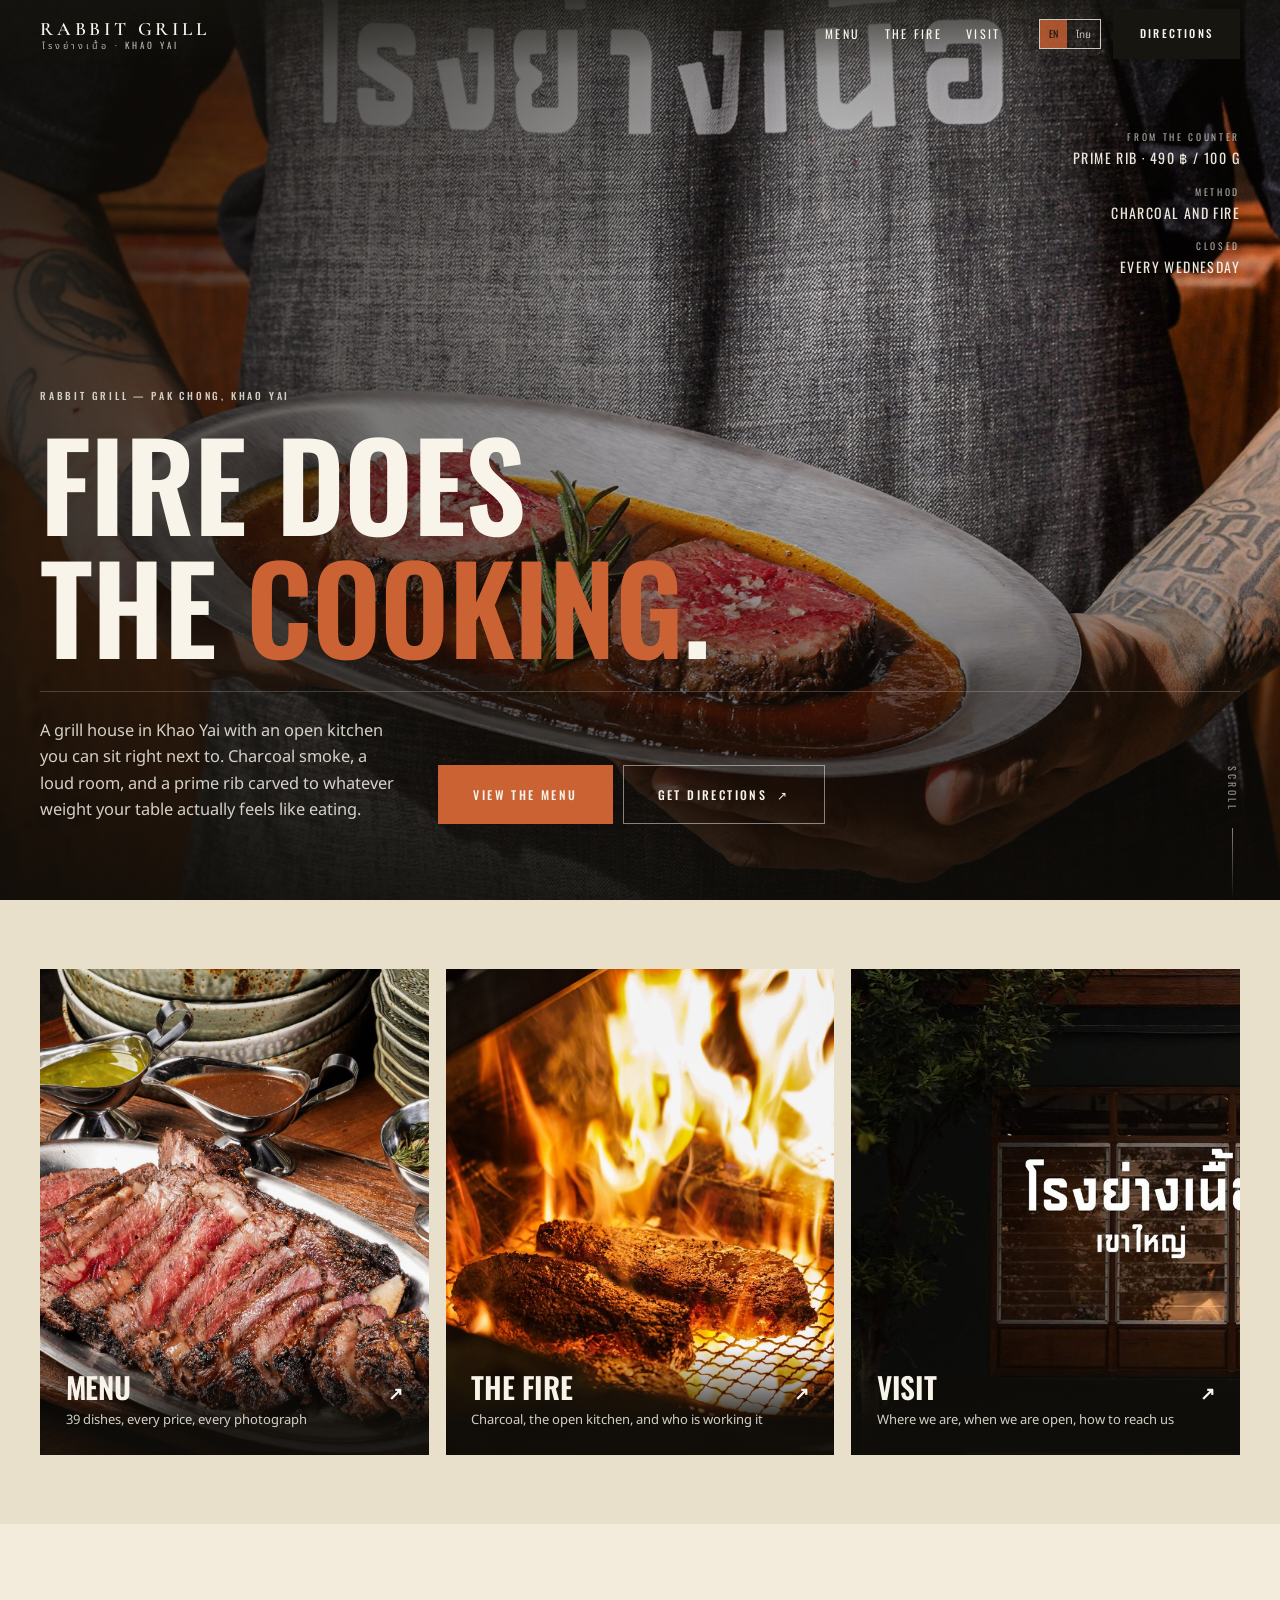
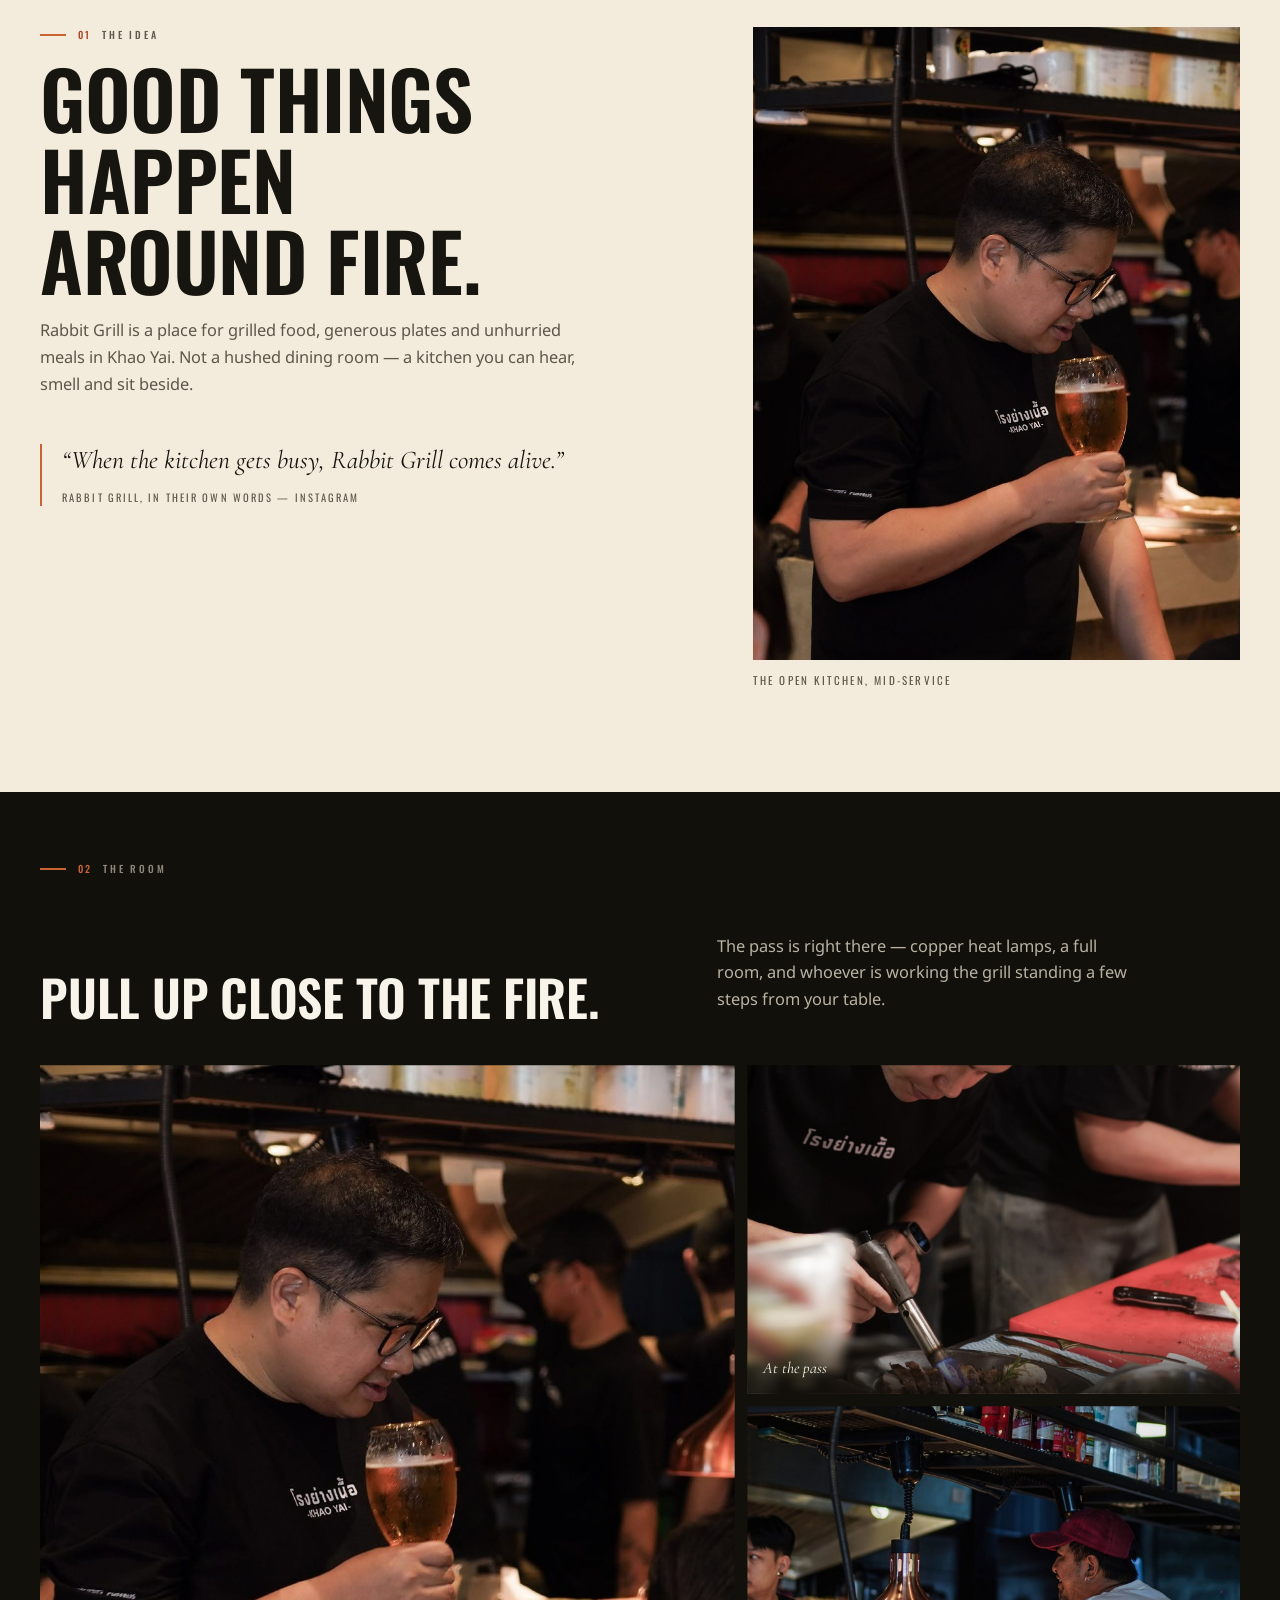
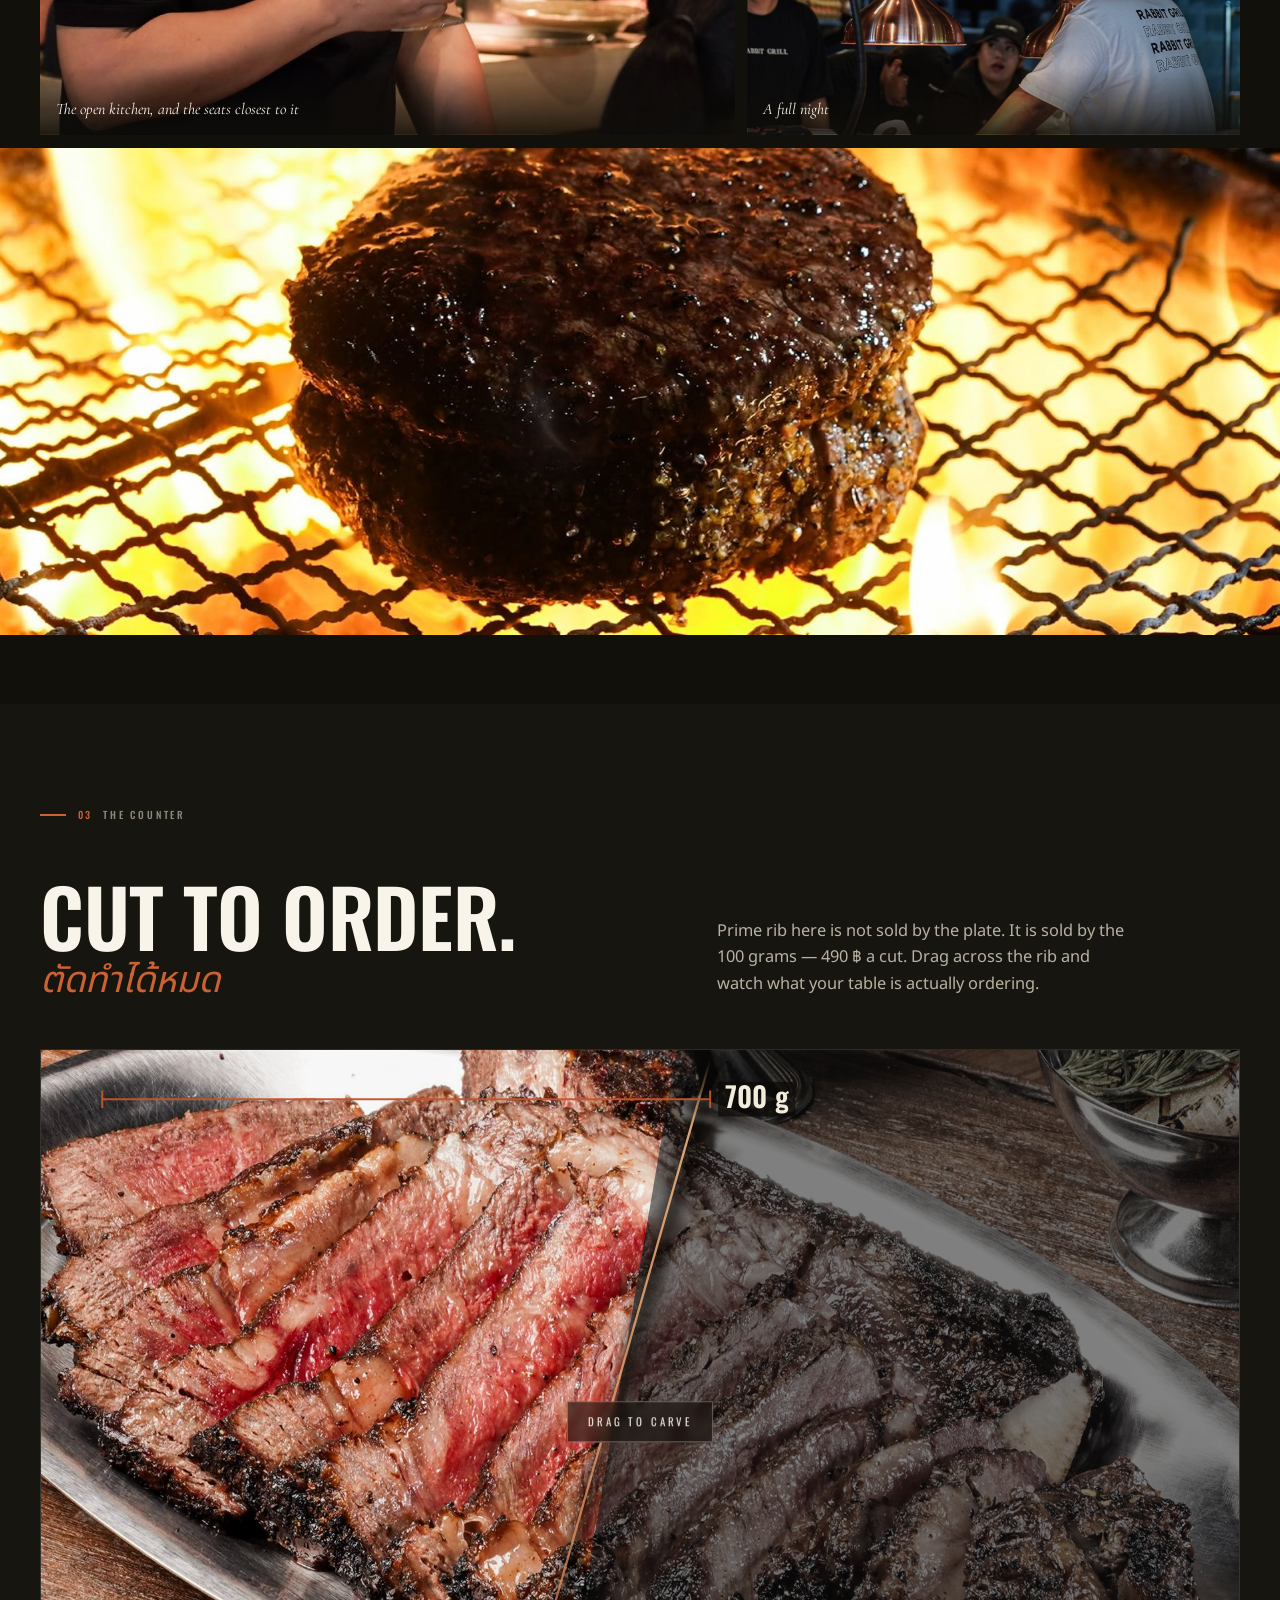
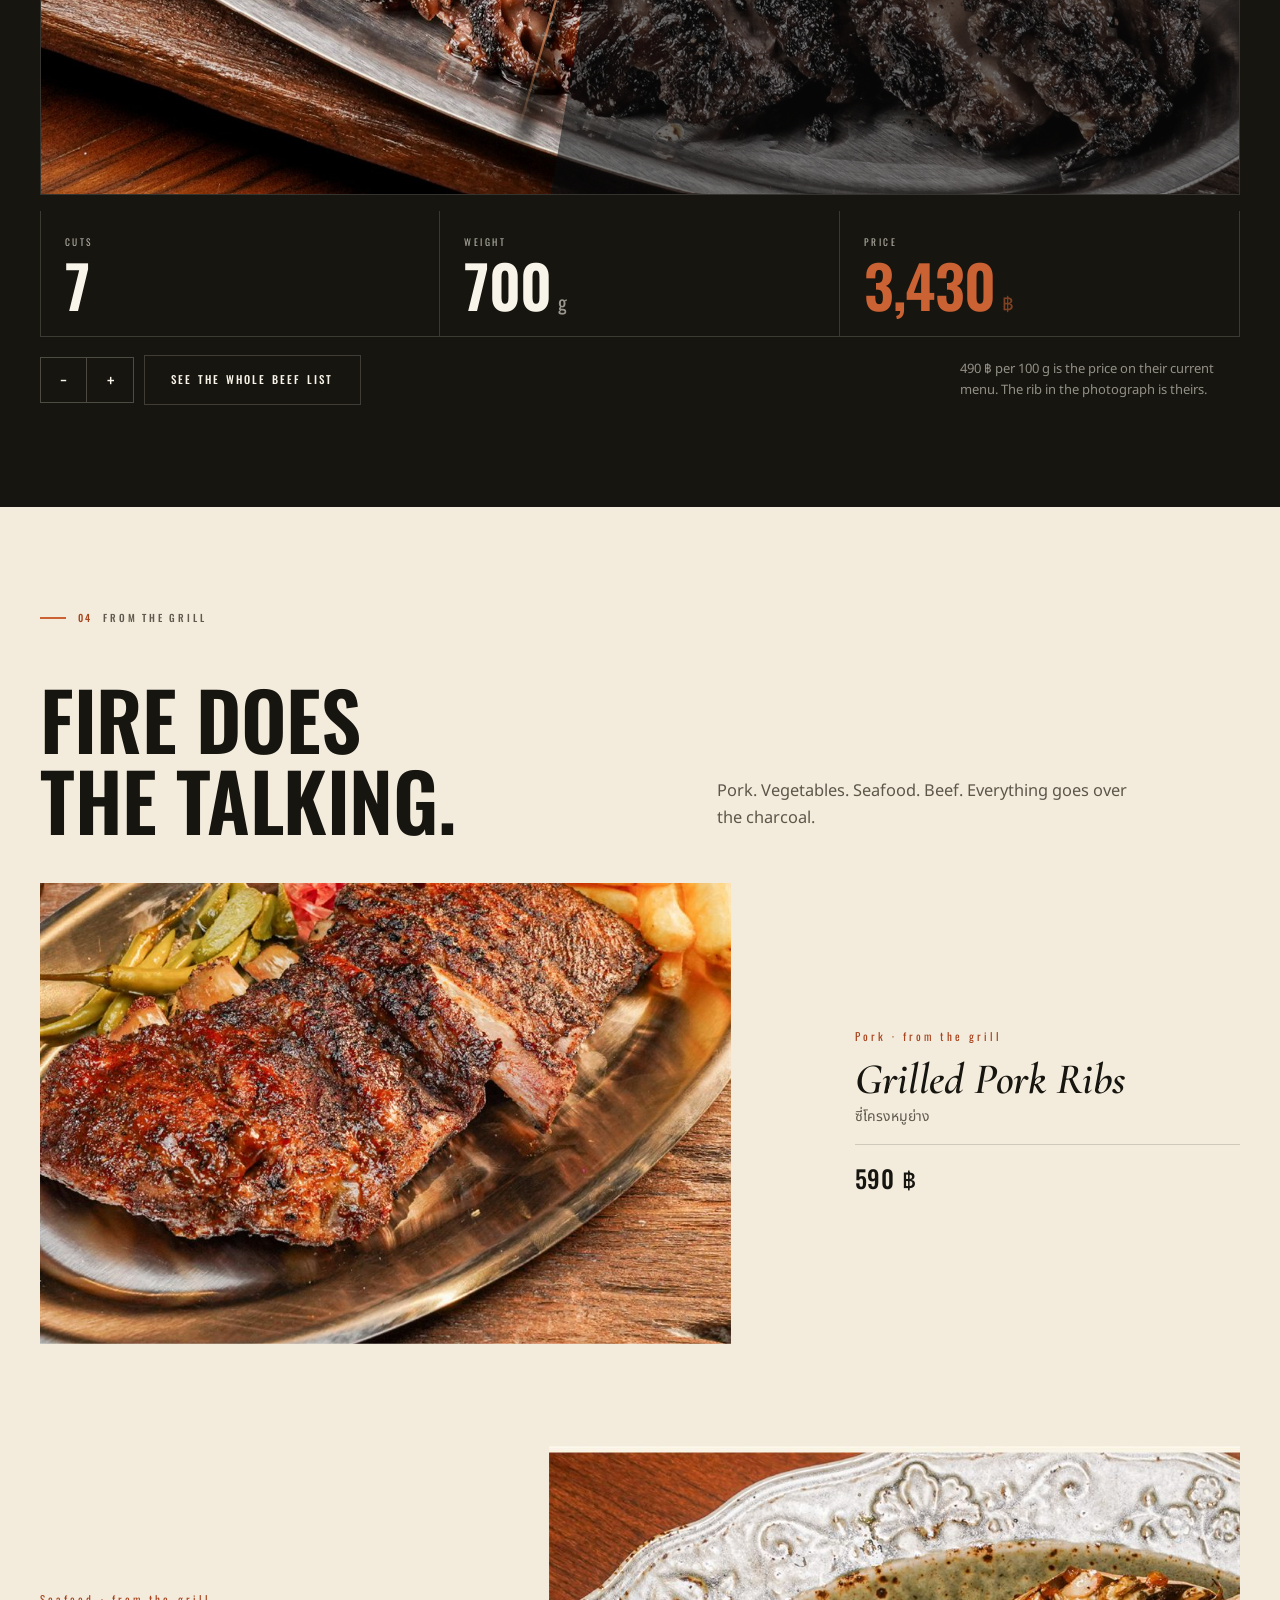
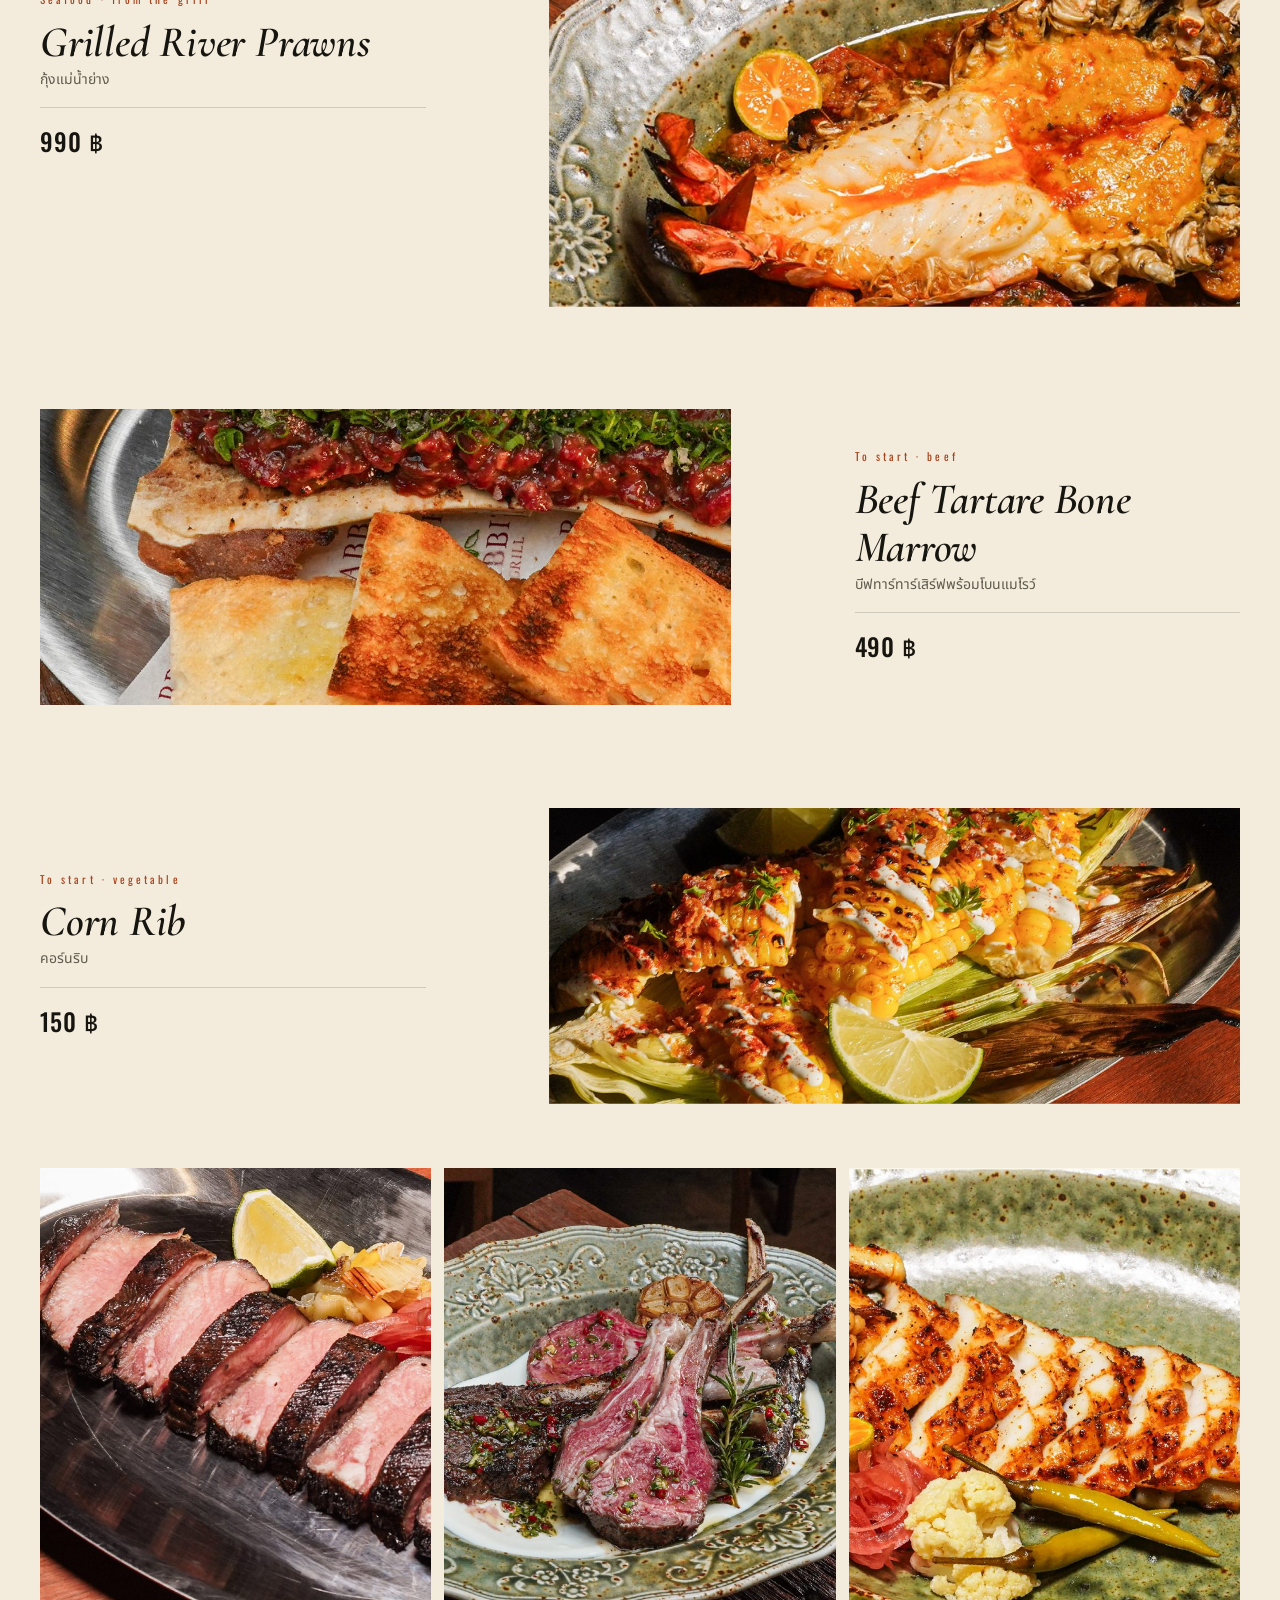
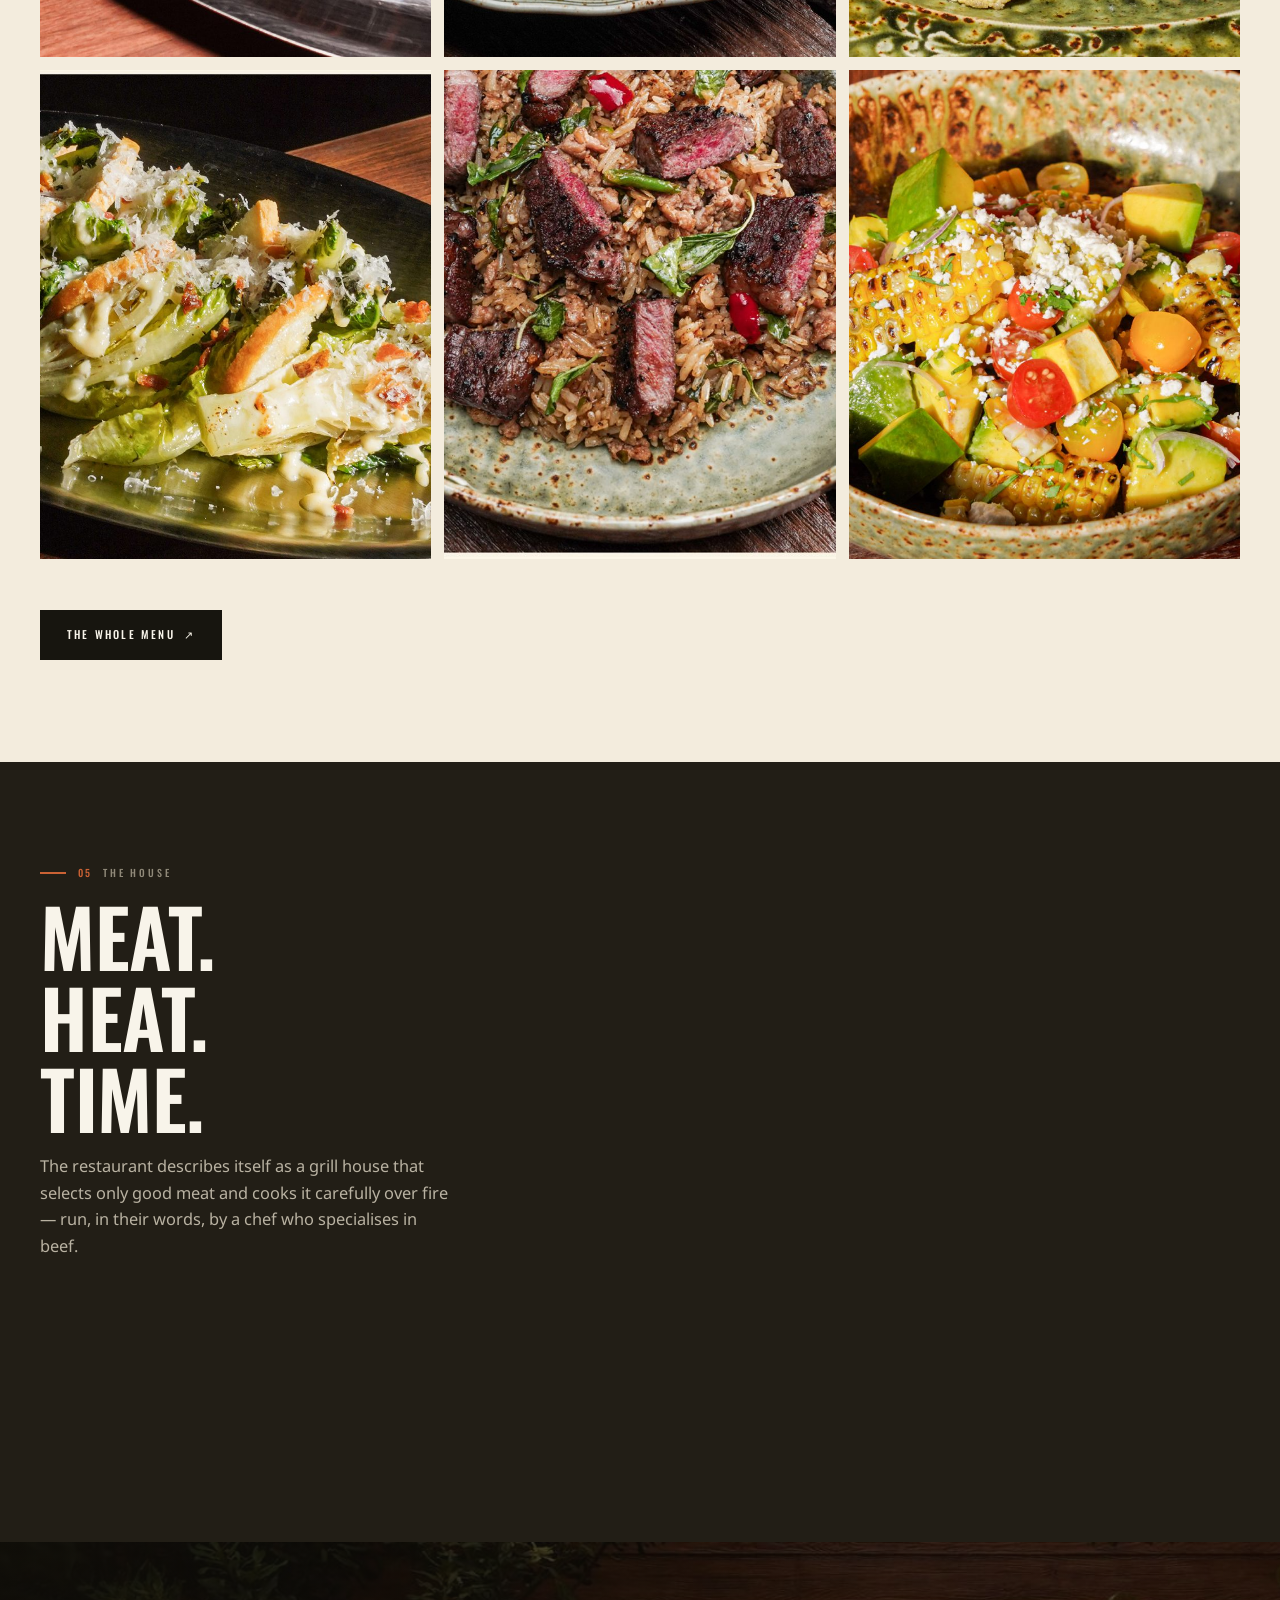
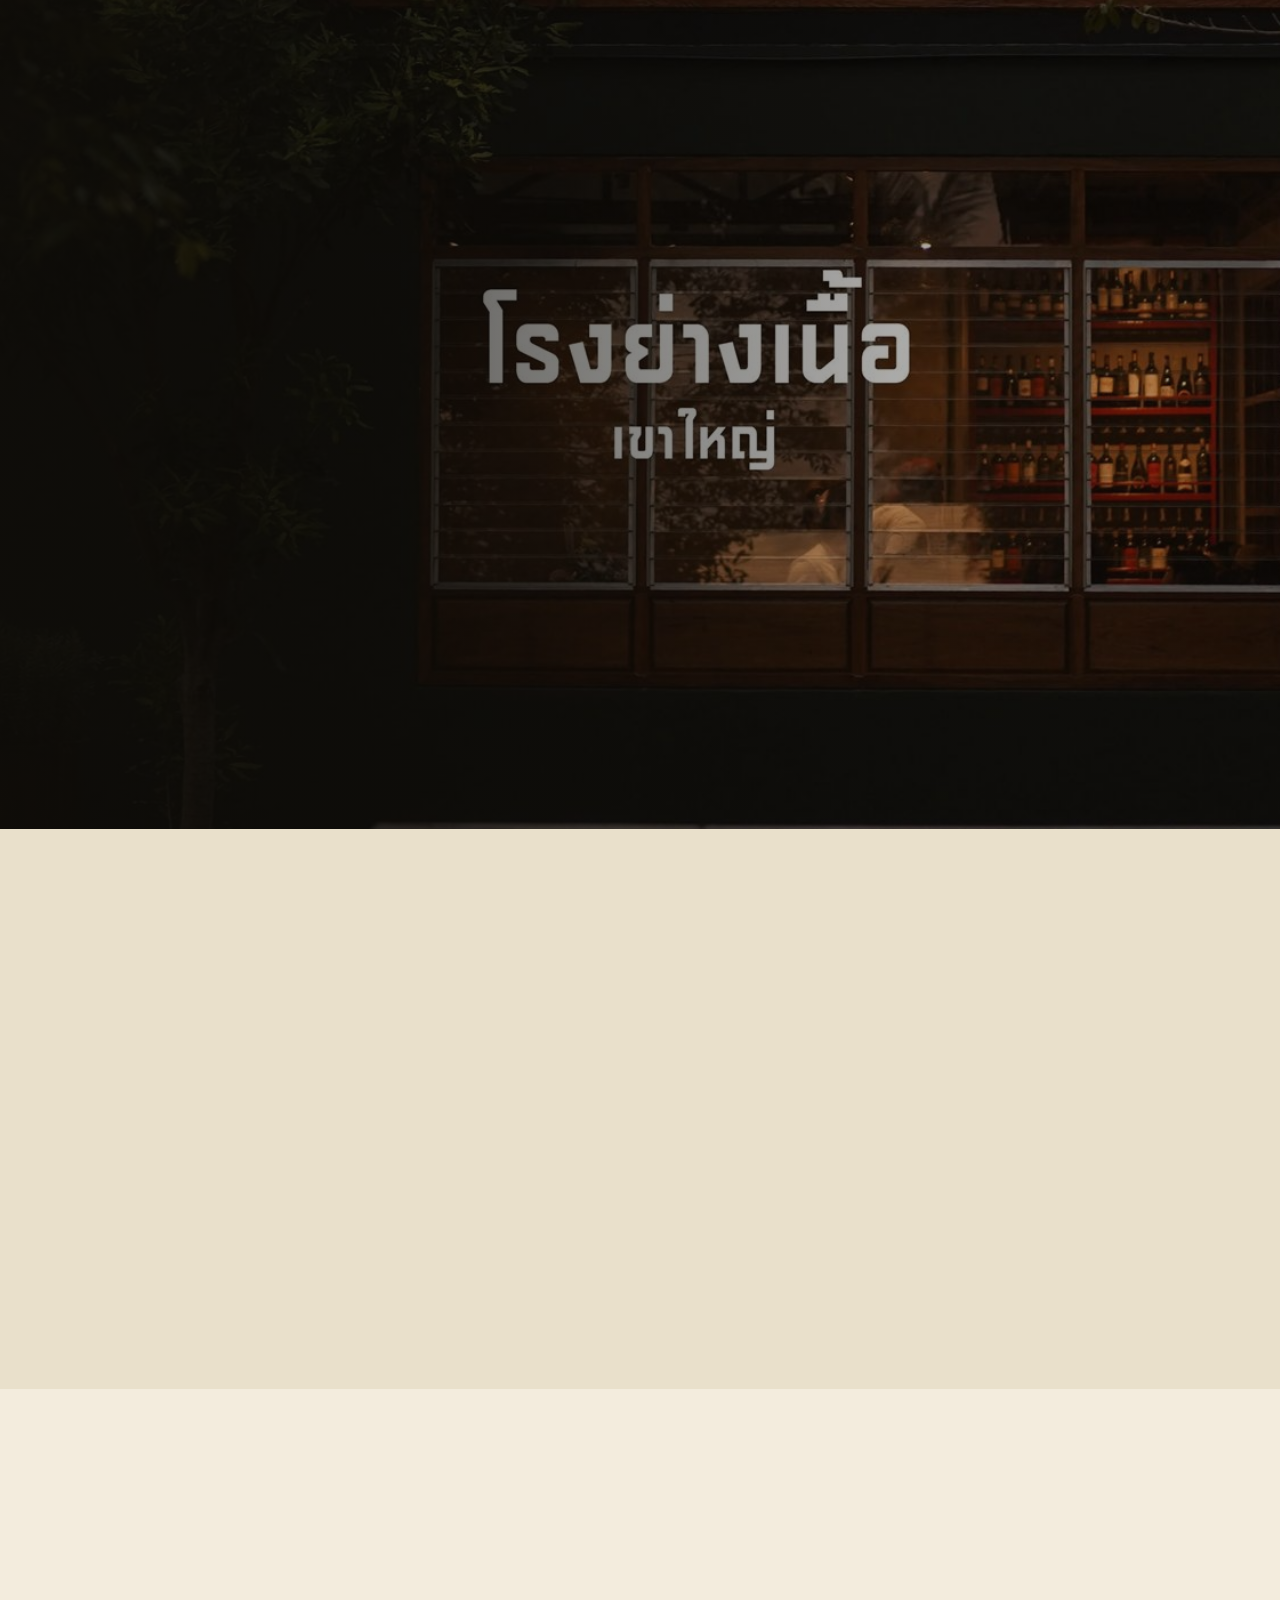
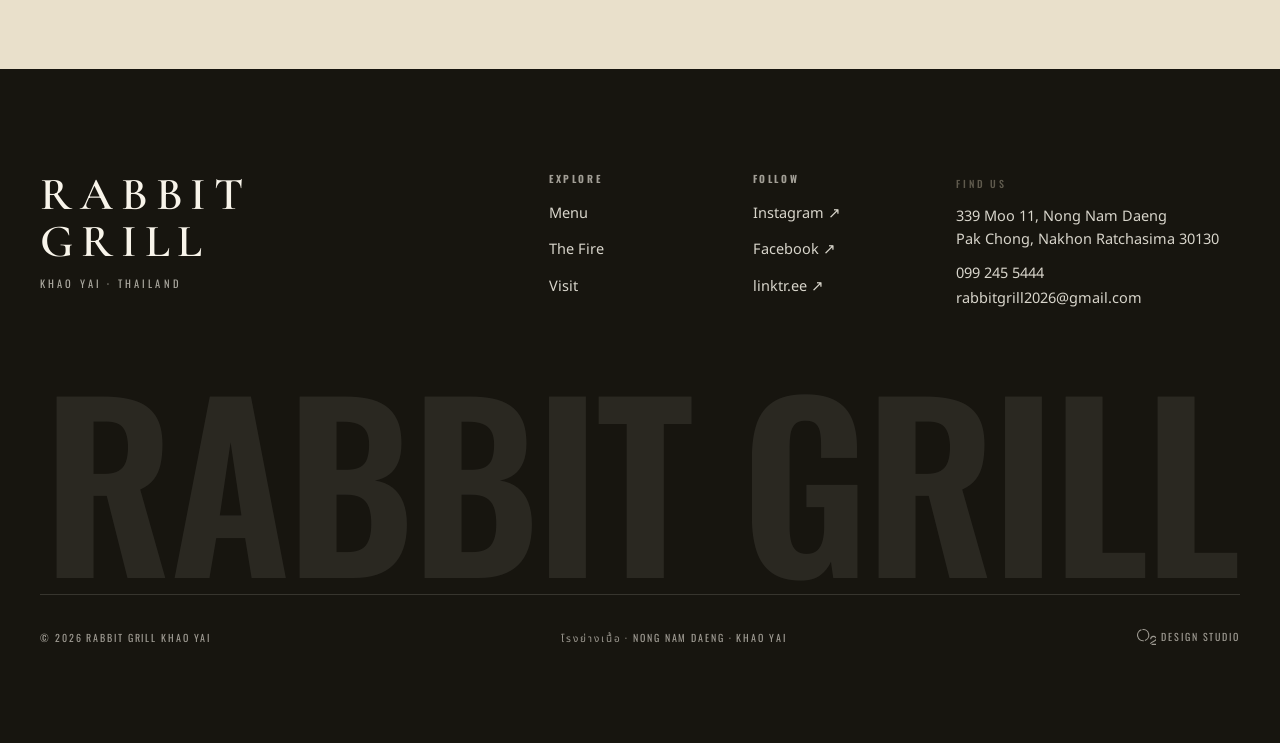
==== commit 65a0a0f6: "Add the O2 studio credit to the footer Kept on this branch until it is approved to go live (GitHub P" ====
--- a/index.html
+++ b/index.html
@@ -571,6 +571,7 @@
     <div class="foot__base">
       <span>&copy; <span data-year>2026</span> Rabbit Grill Khao Yai</span>
       <span data-th="โรงย่างเนื้อ · หนองน้ำแดง · เขาใหญ่">โรงย่างเนื้อ · Nong Nam Daeng · Khao Yai</span>
+      <a class="o2-credit" href="https://o2-designstudio.com/" target="_blank" rel="noopener" lang="en" aria-label="Website by O2 Design Studio (opens in a new tab)"><span class="o2-credit__lockup"><svg class="o2-credit__mark" viewBox="0 0 158.1 129.7" aria-hidden="true" focusable="false"><path fill="currentColor" d="M56.99 99.51A50 50 0 0 1 33.88 2.67L38 10.97A40.84 40.84 0 0 0 52.65 90.75ZM42.27 0.6A50 50 0 0 1 66.45 97.22L62.34 88.93A40.84 40.84 0 0 0 46.59 9.31ZM157.94 74.78L148.9 74.77C147.72 72.56 147.05 70.73 145.23 68.89C138.08 61.67 125.49 63.06 119.44 70.92L118.43 72.68C116.33 76.4 116.59 78.85 116.23 82.89C113.81 83.15 109.39 83.26 107.04 82.84C106.96 80.45 106.94 77.98 107.43 75.63C109.72 64.58 119.41 55.88 130.73 55.04C140.97 54.28 151.46 58.93 156.12 68.39C157.1 70.38 158.02 72.54 157.94 74.78ZM148.84 83.59C151.04 83.14 155.75 83.23 158.04 83.51C157.97 85.63 157.24 87.64 156.34 89.53C153.35 95.79 148.24 98.9 142.26 101.9C137.63 104.22 133.19 106.96 128.53 109.23C126.42 110.25 120.74 112.92 119.24 114.34C116.45 116.97 117.29 117.47 116.13 119.2L114.32 121.49C112.04 121.8 109.41 121.77 107.13 121.51C106.19 114 111.68 108.04 117.74 104.62C124.34 100.89 131.24 97.68 137.85 93.97C143.08 91.03 146.6 89.67 148.84 83.59ZM121.53 120.51C124.54 119.99 135.15 120.36 138.93 120.36C142.92 120.36 154.81 119.99 157.91 120.49L157.85 129.51C154.88 129.77 151.82 129.6 148.83 129.59L135.02 129.59C130.67 129.59 119.91 129.95 116.29 129.48C117.52 126.27 119.99 123.58 121.53 120.51Z"/></svg>Design Studio</span></a>
     </div>
   </div>
 </footer>
--- a/css/site.css
+++ b/css/site.css
@@ -534,6 +534,20 @@
   color: rgba(248,244,234,.6);
 }
 body.has-bar .foot__base { padding-bottom: calc(84px + env(safe-area-inset-bottom)); }
+
+/* The studio credit, last in the base row so the bar clearance above covers it
+   too. It takes the row's own voice; the row lines up on the text baseline now
+   that one item is a 44px target. The words sit on the O's baseline so the 2
+   hangs below, as in the studio's logo. */
+.foot__base { align-items: baseline; }
+.o2-credit {
+  display: inline-flex; align-items: center; min-height: 44px;
+  color: inherit; text-decoration: none; line-height: 1;
+  transition: color var(--heat);
+}
+.o2-credit:hover, .o2-credit:focus-visible { color: var(--bone); }
+.o2-credit__lockup { white-space: nowrap; }
+.o2-credit__mark { display: inline-block; width: 1.95em; height: 1.6em; margin-right: .5em; vertical-align: -.366em; }
 
 /* =========================================================
    MOBILE ACTION BAR
